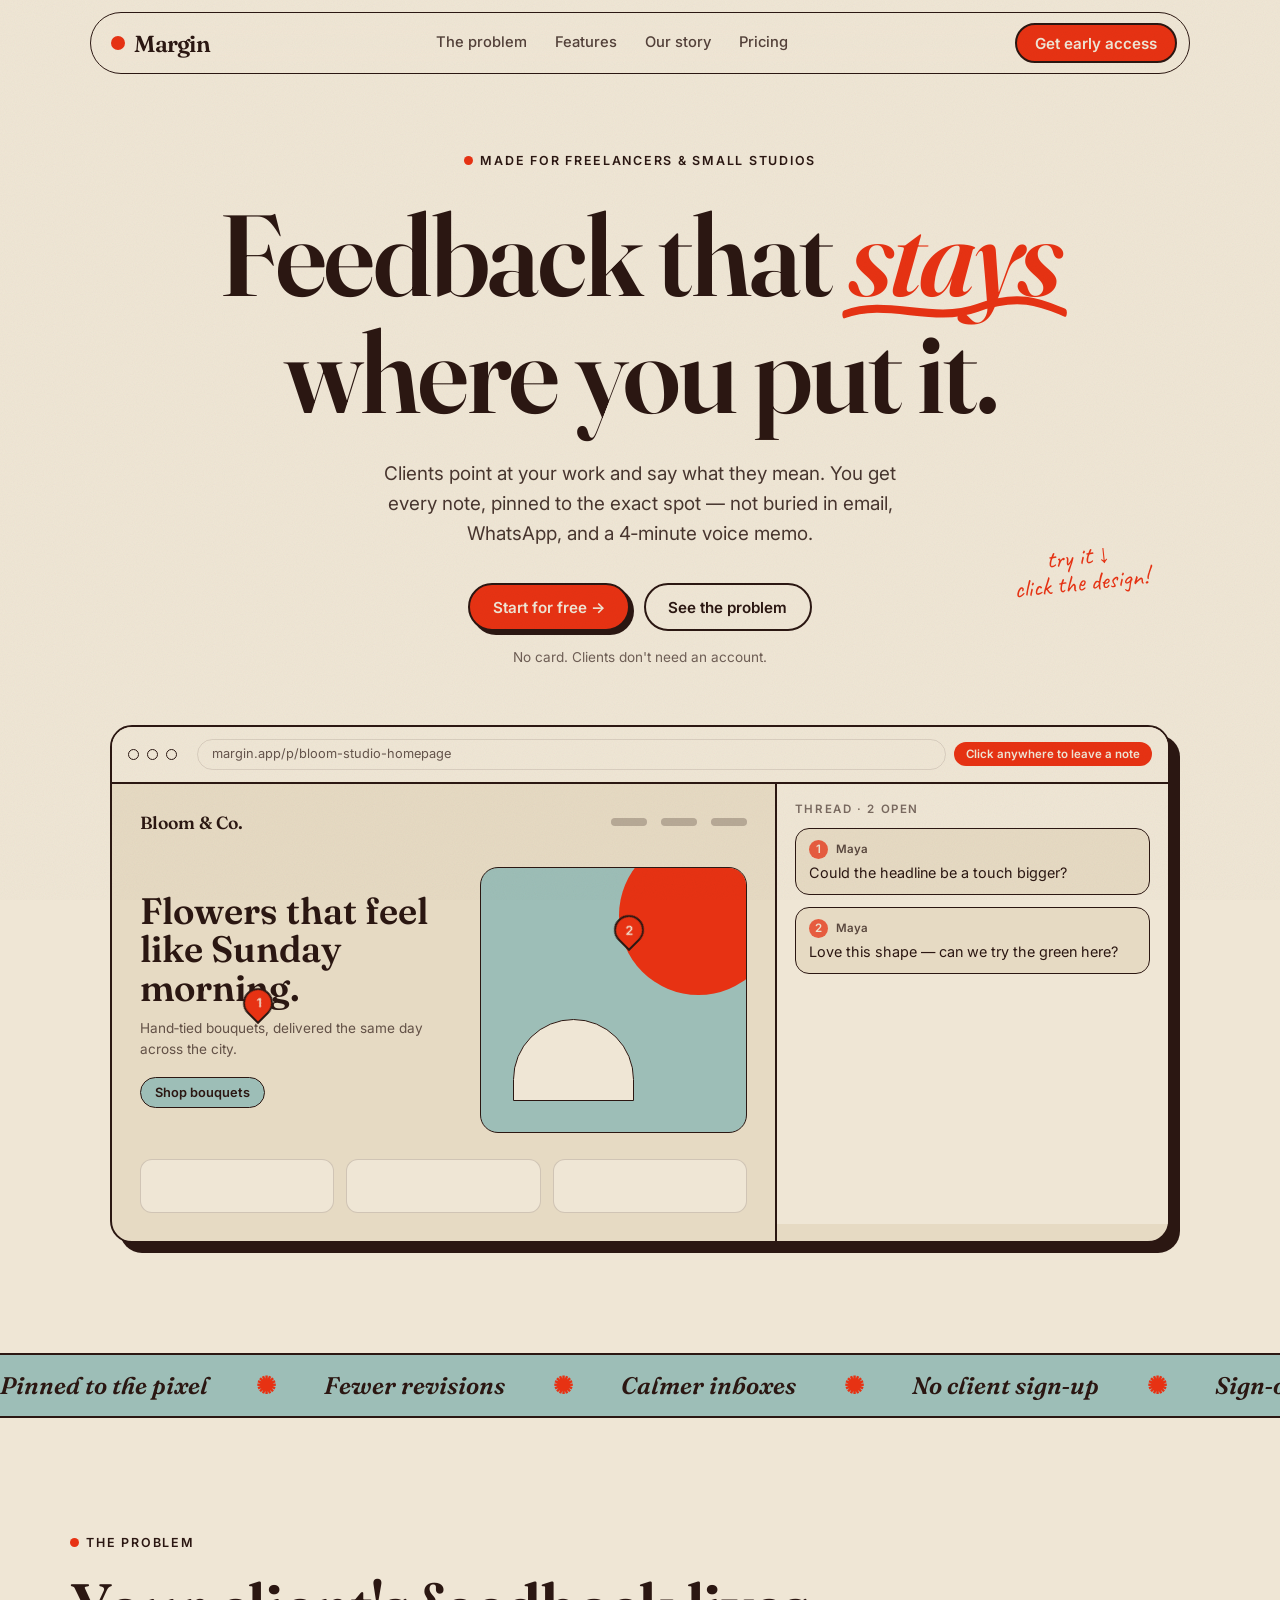
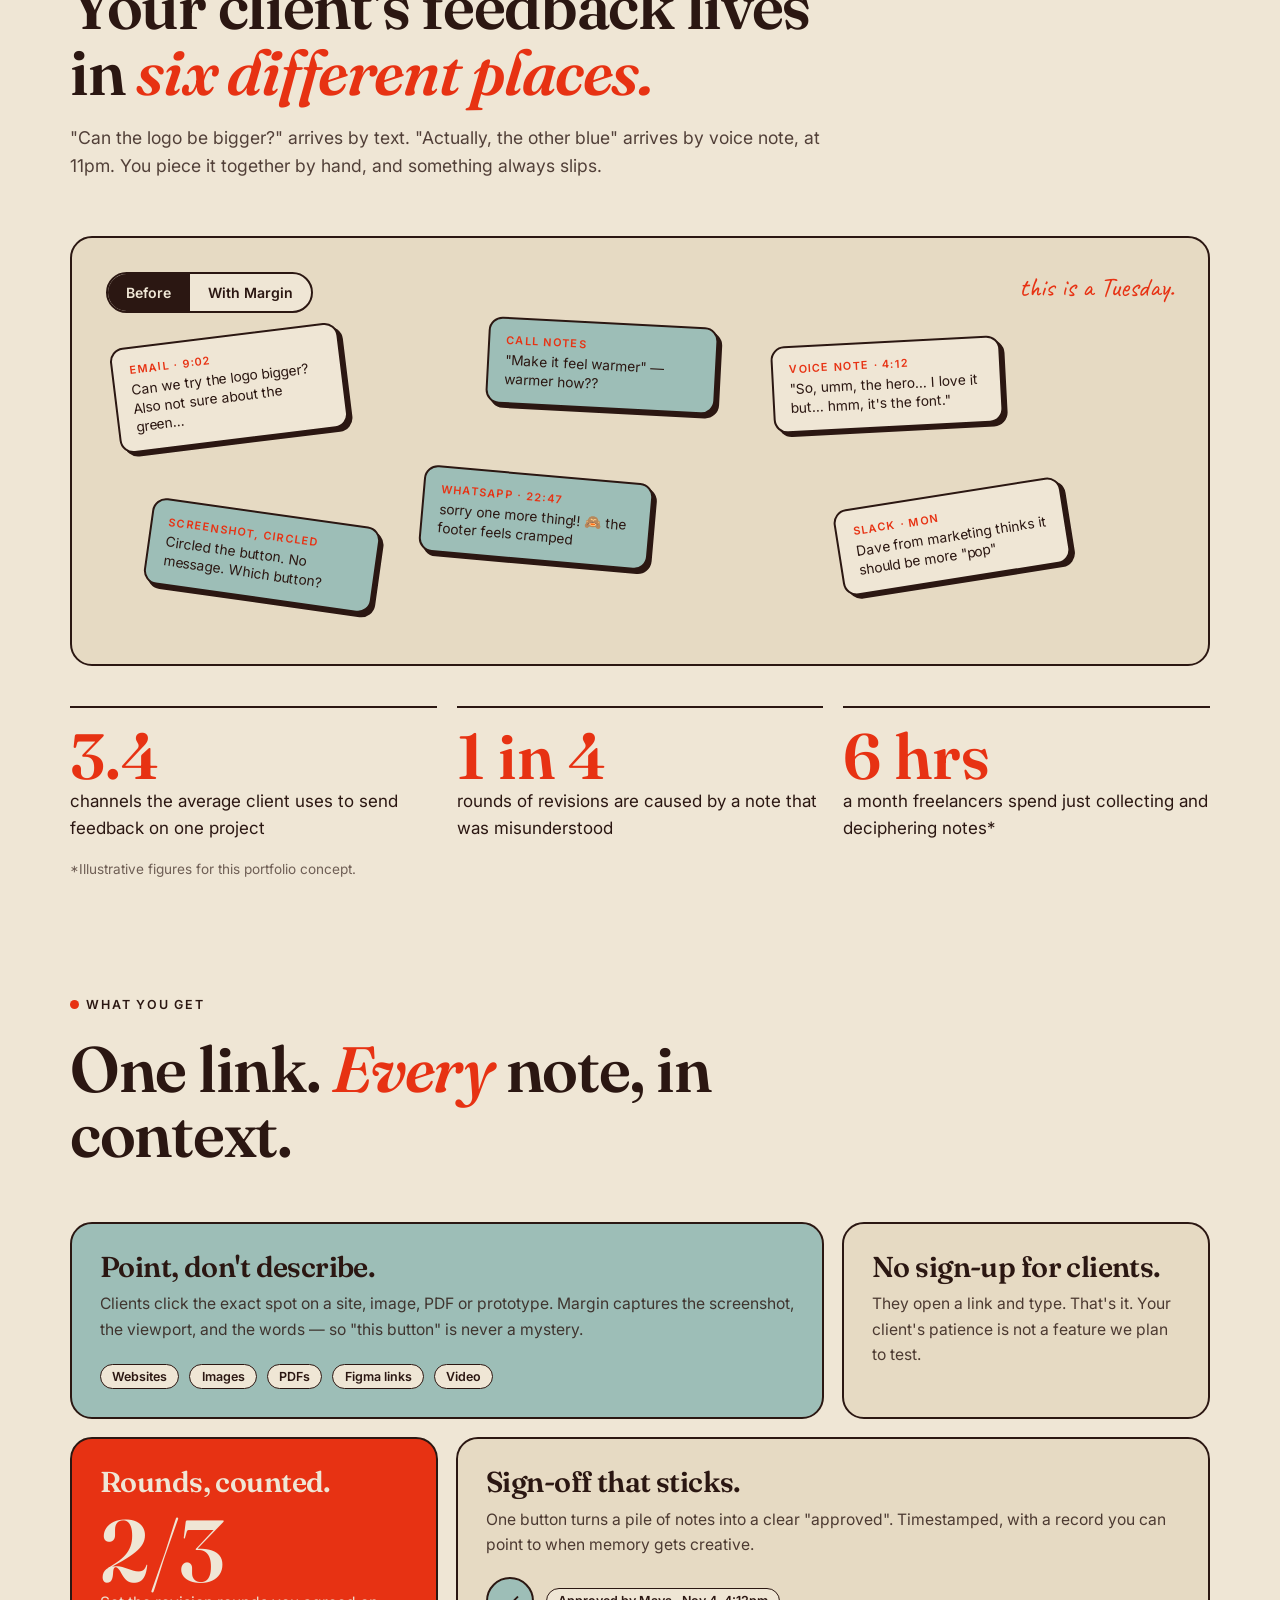
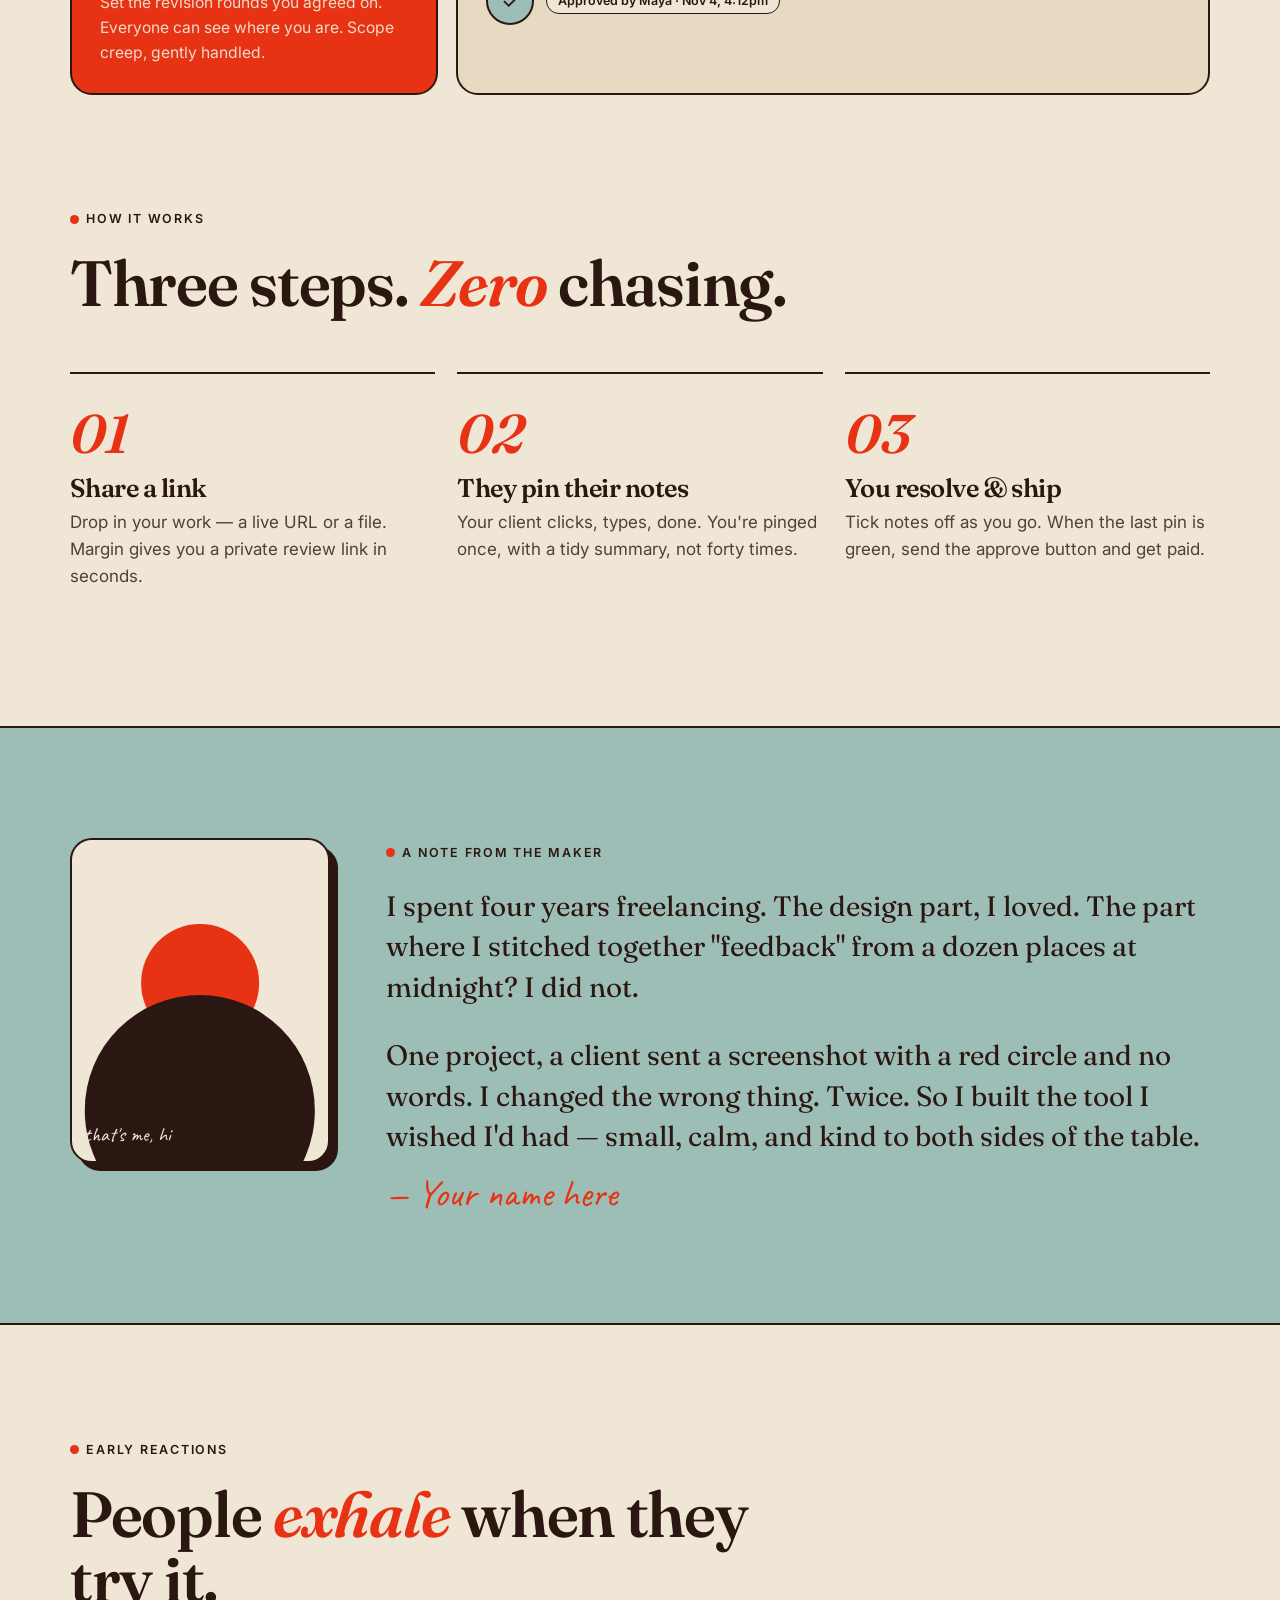
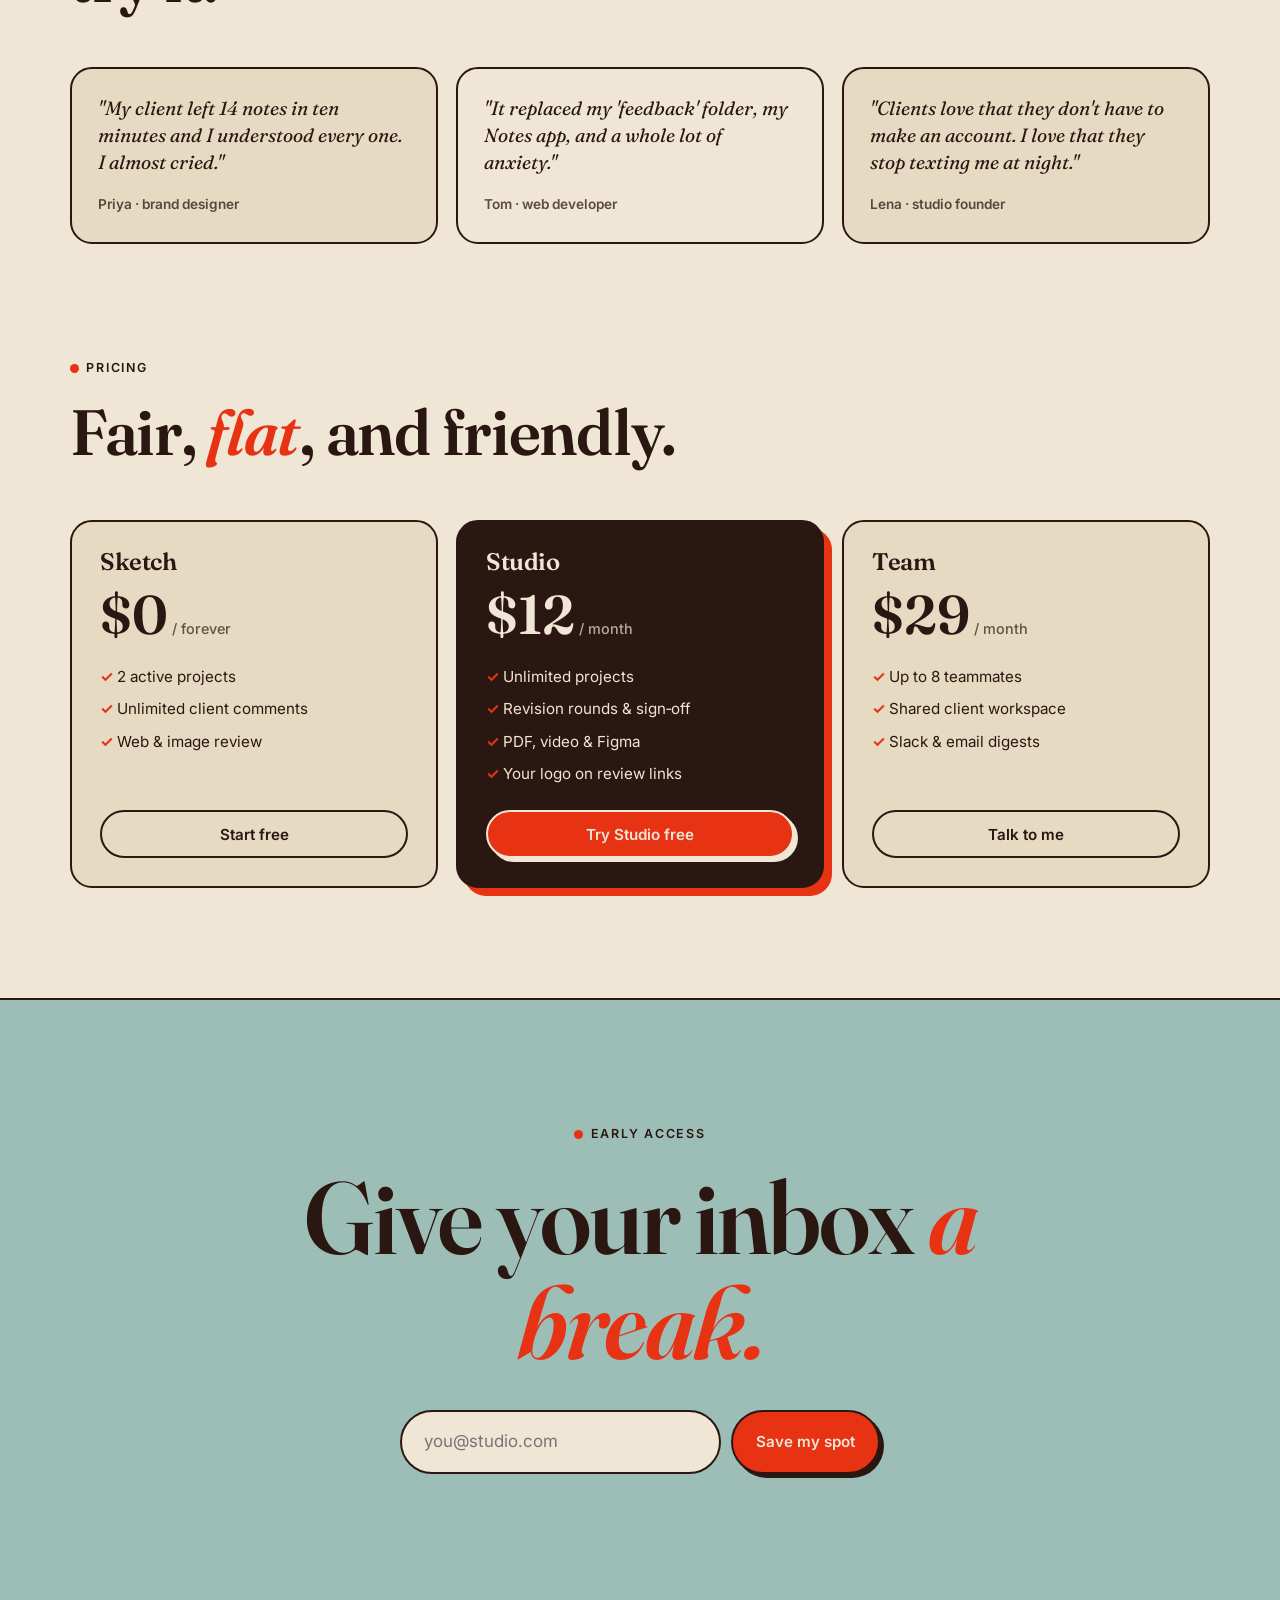
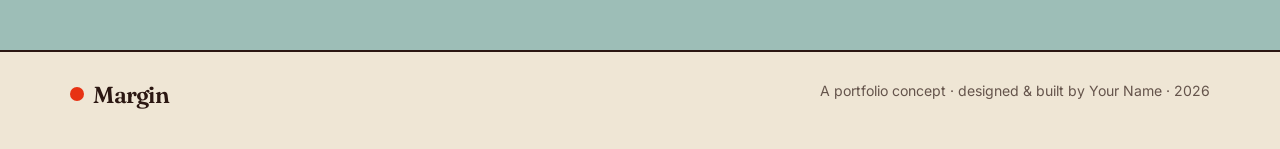
==== index.html @ 51f81db4 "Add Margin landing page Co-Authored-By: Claude Sonnet 5.5 <noreply@anthropic.com> Claude-Session: ht" ====
<!doctype html>
<html lang="en">
<head>
<meta charset="utf-8">
<meta name="viewport" content="width=device-width, initial-scale=1">
<title>Margin — client feedback, in one place</title>
<meta name="description" content="Margin lets clients point at your work and say what they mean. No more feedback scattered across email, WhatsApp and voice notes.">
<link rel="preconnect" href="https://fonts.googleapis.com">
<link rel="preconnect" href="https://fonts.gstatic.com" crossorigin>
<link href="https://fonts.googleapis.com/css2?family=Fraunces:ital,opsz,wght@0,9..144,400;0,9..144,600;1,9..144,400;1,9..144,600&family=Inter:wght@400;500;600&family=Caveat:wght@600&display=swap" rel="stylesheet">
<style>
:root{
  --cream:#efe6d5; --sage:#9dbeb7; --red:#e73213;
  --ink:#2b1712;            /* cream/red-derived dark for legible text */
  --cream-2:#e6dac3;        /* slightly deeper cream for surfaces */
  --line:rgba(43,23,18,.16);
  --serif:'Fraunces',Georgia,serif; --sans:'Inter',system-ui,sans-serif; --hand:'Caveat',cursive;
  --r:22px;
}
*{box-sizing:border-box;margin:0}
html{scroll-behavior:smooth}
body{background:var(--cream);color:var(--ink);font:400 17px/1.6 var(--sans);-webkit-font-smoothing:antialiased;overflow-x:hidden}
/* paper grain */
body::before{content:"";position:fixed;inset:0;pointer-events:none;z-index:50;opacity:.07;mix-blend-mode:multiply;
  background-image:url("data:image/svg+xml,%3Csvg xmlns='http://www.w3.org/2000/svg' width='160' height='160'%3E%3Cfilter id='n'%3E%3CfeTurbulence type='fractalNoise' baseFrequency='.9' numOctaves='2'/%3E%3C/filter%3E%3Crect width='100%25' height='100%25' filter='url(%23n)'/%3E%3C/svg%3E")}
a{color:inherit}
.wrap{max-width:1180px;margin:0 auto;padding:0 20px}
h1,h2,h3{font-family:var(--serif);font-weight:600;letter-spacing:-.02em;line-height:1.02}
h2{font-size:clamp(2.2rem,5vw,4rem)}
em{font-style:italic;color:var(--red)}
.eyebrow{font:600 .78rem/1 var(--sans);letter-spacing:.14em;text-transform:uppercase;display:inline-flex;gap:.6em;align-items:center}
.eyebrow::before{content:"";width:9px;height:9px;border-radius:50%;background:var(--red)}
.btn{display:inline-flex;align-items:center;gap:.6em;padding:.95em 1.5em;border-radius:99px;font:600 .95rem/1 var(--sans);text-decoration:none;border:2px solid var(--ink);cursor:pointer;transition:transform .2s,box-shadow .2s,background .2s}
.btn.primary{background:var(--red);color:var(--cream);border-color:var(--ink);box-shadow:4px 4px 0 var(--ink)}
.btn.primary:hover{transform:translate(-2px,-2px);box-shadow:7px 7px 0 var(--ink)}
.btn.primary:active{transform:translate(2px,2px);box-shadow:1px 1px 0 var(--ink)}
.btn.ghost{background:transparent}.btn.ghost:hover{background:var(--sage)}
:focus-visible{outline:3px solid var(--red);outline-offset:3px}

/* nav */
nav{position:sticky;top:12px;z-index:40;margin:12px auto 0;max-width:1140px;padding:0 20px}
.nav-in{display:flex;align-items:center;justify-content:space-between;padding:10px 12px 10px 20px;background:rgba(239,230,213,.82);backdrop-filter:blur(12px);border:1.5px solid var(--ink);border-radius:99px}
.logo{font:600 1.45rem var(--serif);text-decoration:none;display:flex;align-items:center;gap:.4em;letter-spacing:-.03em}
.logo i{width:14px;height:14px;border-radius:50%;background:var(--red);display:inline-block}
.links{display:flex;gap:28px;font-size:.92rem;font-weight:500}
.links a{text-decoration:none;opacity:.8}.links a:hover{opacity:1;color:var(--red)}
.nav-in .btn{padding:.7em 1.2em}

/* hero */
.hero{padding:72px 0 40px;text-align:center;position:relative}
.hero h1{font-size:clamp(3rem,9vw,7.6rem);max-width:13ch;margin:22px auto 0}
.hero h1 .scribble{position:relative;display:inline-block;color:var(--red);font-style:italic}
.hero h1 .scribble svg{position:absolute;left:-3%;bottom:-.12em;width:106%;height:.28em;overflow:visible}
.hero p.lede{max-width:560px;margin:28px auto 0;font-size:1.18rem;opacity:.85}
.cta-row{display:flex;gap:14px;justify-content:center;flex-wrap:wrap;margin-top:34px}
.fine{font-size:.85rem;opacity:.65;margin-top:16px}
.note-hand{font-family:var(--hand);font-size:1.6rem;color:var(--red);position:absolute;transform:rotate(-6deg);line-height:1}
.note-hand.a{right:7%;top:470px;text-align:center}
@media(max-width:1200px){.note-hand.a{display:none}}

/* live demo */
.demo{margin:56px auto 0;max-width:1060px;border:2px solid var(--ink);border-radius:var(--r);background:var(--cream-2);box-shadow:10px 10px 0 var(--ink);overflow:hidden;text-align:left}
.demo-bar{display:flex;align-items:center;gap:8px;padding:12px 16px;border-bottom:2px solid var(--ink);background:var(--cream)}
.demo-bar span.d{width:11px;height:11px;border-radius:50%;border:1.5px solid var(--ink)}
.demo-bar .url{margin-left:12px;flex:1;font-size:.8rem;border:1.5px solid var(--line);border-radius:99px;padding:4px 14px;opacity:.7}
.demo-bar .hint{font:600 .72rem var(--sans);background:var(--red);color:var(--cream);padding:5px 12px;border-radius:99px;white-space:nowrap}
.demo-body{display:grid;grid-template-columns:1.7fr 1fr}
@media(max-width:820px){.demo-body{grid-template-columns:1fr}}
.canvas{position:relative;padding:28px;min-height:400px;cursor:crosshair;border-right:2px solid var(--ink);user-select:none}
@media(max-width:820px){.canvas{border-right:0;border-bottom:2px solid var(--ink)}}
.mock-nav{display:flex;justify-content:space-between;align-items:center}
.mock-nav b{font:600 1.1rem var(--serif)}
.mock-nav div{display:flex;gap:14px}.mock-nav div i{width:36px;height:8px;border-radius:9px;background:var(--ink);opacity:.25}
.mock-hero{margin-top:34px;display:grid;grid-template-columns:1.2fr 1fr;gap:20px;align-items:center}
.mock-hero h4{font:600 clamp(1.5rem,3.4vw,2.3rem)/1.05 var(--serif)}
.mock-hero p{font-size:.85rem;opacity:.7;margin:10px 0 16px}
.mock-btn{display:inline-block;background:var(--sage);border:1.5px solid var(--ink);border-radius:99px;padding:.55em 1.1em;font:600 .8rem var(--sans)}
.mock-img{aspect-ratio:1;border:1.5px solid var(--ink);border-radius:18px;background:var(--sage);position:relative;overflow:hidden}
.mock-img::before{content:"";position:absolute;width:60%;aspect-ratio:1;border-radius:50%;background:var(--red);right:-12%;top:-12%}
.mock-img::after{content:"";position:absolute;left:12%;bottom:12%;width:45%;height:30%;border-radius:99px 99px 0 0;background:var(--cream);border:1.5px solid var(--ink)}
.mock-cards{display:grid;grid-template-columns:repeat(3,1fr);gap:12px;margin-top:26px}
.mock-cards i{height:54px;border:1.5px solid var(--line);border-radius:12px;background:var(--cream)}
.pin{position:absolute;width:30px;height:30px;margin:-15px 0 0 -15px;border-radius:50% 50% 50% 0;transform:rotate(-45deg);background:var(--red);border:2px solid var(--ink);display:grid;place-items:center;animation:drop .45s cubic-bezier(.3,1.6,.5,1) both}
.pin b{transform:rotate(45deg);color:var(--cream);font:600 .78rem var(--sans)}
@keyframes drop{from{transform:rotate(-45deg) translate(14px,-26px) scale(.2);opacity:0}}
.thread{padding:18px;background:var(--cream);display:flex;flex-direction:column;gap:12px;max-height:440px;overflow:auto}
.thread h5{font:600 .72rem var(--sans);letter-spacing:.14em;text-transform:uppercase;opacity:.6}
.msg{border:1.5px solid var(--ink);border-radius:14px;padding:11px 13px;background:var(--cream-2);font-size:.9rem;line-height:1.4;animation:fade .4s both}
.msg.me{background:var(--sage)}
.msg small{display:flex;align-items:center;gap:8px;font:600 .72rem var(--sans);margin-bottom:4px;opacity:.75}
.msg small span{background:var(--red);color:var(--cream);border-radius:50%;width:19px;height:19px;display:grid;place-items:center;opacity:1}
@keyframes fade{from{opacity:0;transform:translateY(8px)}}
.composer{display:none;margin-top:auto;gap:8px}
.composer.on{display:flex}
.composer input{flex:1;min-width:0;padding:.7em 1em;border-radius:99px;border:2px solid var(--ink);background:var(--cream);font:inherit;font-size:.9rem}
.composer button{border:2px solid var(--ink);background:var(--red);color:var(--cream);border-radius:99px;padding:0 1.1em;font:600 .85rem var(--sans);cursor:pointer}
.empty-hint{font-size:.85rem;opacity:.6}

/* marquee */
.marquee{margin-top:70px;border-block:2px solid var(--ink);background:var(--sage);overflow:hidden;padding:16px 0}
.track{display:flex;gap:48px;width:max-content;animation:slide 32s linear infinite;font:italic 600 1.5rem var(--serif);white-space:nowrap}
.track span::after{content:"✺";color:var(--red);margin-left:48px;font-style:normal}
@keyframes slide{to{transform:translateX(-50%)}}

section{padding:110px 0}
.head{max-width:760px;margin-bottom:56px}
.head h2{margin-top:18px}
.head p{margin-top:20px;opacity:.8;font-size:1.1rem}

/* problem */
.chaos{position:relative;border:2px solid var(--ink);border-radius:var(--r);background:var(--cream-2);padding:34px;min-height:430px;overflow:hidden}
.toggle{display:inline-flex;border:2px solid var(--ink);border-radius:99px;overflow:hidden;background:var(--cream);position:relative;z-index:3}
.toggle button{border:0;background:none;padding:.7em 1.3em;font:600 .88rem var(--sans);cursor:pointer;color:var(--ink)}
.toggle button[aria-pressed=true]{background:var(--ink);color:var(--cream)}
.scraps{position:absolute;inset:90px 20px 20px}
.scrap{position:absolute;width:min(230px,44%);padding:14px 16px;border:2px solid var(--ink);border-radius:14px;background:var(--cream);font-size:.86rem;line-height:1.35;box-shadow:4px 4px 0 var(--ink);transition:all .8s cubic-bezier(.6,0,.2,1)}
.scrap b{display:block;font:600 .68rem var(--sans);letter-spacing:.12em;text-transform:uppercase;color:var(--red);margin-bottom:4px}
.scrap:nth-child(2n){background:var(--sage)}
.chaos[data-state=chaos] .scrap:nth-child(1){left:2%;top:2%;transform:rotate(-7deg)}
.chaos[data-state=chaos] .scrap:nth-child(2){left:30%;top:46%;transform:rotate(5deg)}
.chaos[data-state=chaos] .scrap:nth-child(3){left:62%;top:4%;transform:rotate(-3deg)}
.chaos[data-state=chaos] .scrap:nth-child(4){left:5%;top:58%;transform:rotate(8deg)}
.chaos[data-state=chaos] .scrap:nth-child(5){left:68%;top:52%;transform:rotate(-9deg)}
.chaos[data-state=chaos] .scrap:nth-child(6){left:36%;top:-2%;transform:rotate(3deg)}
.chaos[data-state=order] .scrap{width:min(520px,100%);left:0;transform:none;box-shadow:none;padding:11px 16px}
.chaos[data-state=order] .scrap:nth-child(1){top:0}.chaos[data-state=order] .scrap:nth-child(2){top:58px}
.chaos[data-state=order] .scrap:nth-child(3){top:116px}.chaos[data-state=order] .scrap:nth-child(4){top:174px}
.chaos[data-state=order] .scrap:nth-child(5){top:232px}.chaos[data-state=order] .scrap:nth-child(6){top:290px}
.chaos[data-state=order] .scrap b::before{content:"● "}
.caption{position:absolute;right:34px;top:36px;font:var(--hand);font-family:var(--hand);font-size:1.7rem;color:var(--red);text-align:right;max-width:240px;line-height:1;z-index:2}
@media(max-width:700px){.chaos{min-height:640px}.scrap{width:62%!important}.chaos[data-state=chaos] .scrap:nth-child(odd){left:2%!important}.chaos[data-state=chaos] .scrap:nth-child(even){left:34%!important}
 .chaos[data-state=chaos] .scrap:nth-child(1){top:0}.chaos[data-state=chaos] .scrap:nth-child(2){top:17%}.chaos[data-state=chaos] .scrap:nth-child(3){top:34%}.chaos[data-state=chaos] .scrap:nth-child(4){top:51%}.chaos[data-state=chaos] .scrap:nth-child(5){top:68%}.chaos[data-state=chaos] .scrap:nth-child(6){top:84%}
 .chaos[data-state=order] .scrap{width:100%!important}.caption{display:none}}
.stats{display:grid;grid-template-columns:repeat(3,1fr);gap:20px;margin-top:40px}
@media(max-width:700px){.stats{grid-template-columns:1fr}}
.stat{border-top:2px solid var(--ink);padding-top:16px}
.stat b{font:600 clamp(2.6rem,5vw,4rem)/1 var(--serif);color:var(--red);display:block}

/* bento */
.bento{display:grid;grid-template-columns:repeat(6,1fr);gap:18px}
.tile{border:2px solid var(--ink);border-radius:var(--r);padding:28px;background:var(--cream-2);position:relative;overflow:hidden;transition:transform .25s}
.tile:hover{transform:translateY(-4px) rotate(-.4deg)}
.tile h3{font-size:1.8rem;margin-bottom:10px}
.tile p{opacity:.82;font-size:.98rem}
.t1{grid-column:span 4;background:var(--sage)}.t2{grid-column:span 2}.t3{grid-column:span 2;background:var(--red);color:var(--cream)}
.t4{grid-column:span 4}
@media(max-width:820px){.tile{grid-column:span 6!important}}
.t3 p{opacity:.95}
.pinrow{display:flex;gap:10px;margin-top:22px;flex-wrap:wrap}
.chip{border:1.5px solid var(--ink);border-radius:99px;padding:.35em .9em;font:600 .78rem var(--sans);background:var(--cream)}
.big-num{font:600 5.5rem/0.9 var(--serif);margin-top:14px}
.t3 .chip{background:transparent;border-color:var(--cream);color:var(--cream)}
.approve{display:flex;gap:12px;align-items:center;margin-top:20px;flex-wrap:wrap}
.check{width:48px;height:48px;border-radius:50%;background:var(--sage);border:2px solid var(--ink);display:grid;place-items:center;font-size:1.4rem}

/* how */
.steps{display:grid;grid-template-columns:repeat(3,1fr);gap:22px;counter-reset:s}
@media(max-width:820px){.steps{grid-template-columns:1fr}}
.step{counter-increment:s;padding:26px 0;border-top:2px solid var(--ink)}
.step::before{content:"0" counter(s);font:italic 600 3.4rem var(--serif);color:var(--red);display:block;margin-bottom:8px}
.step h3{font-size:1.6rem;margin-bottom:8px}.step p{opacity:.8}

/* founder */
.founder{background:var(--sage);border-block:2px solid var(--ink)}
.letter{display:grid;grid-template-columns:260px 1fr;gap:56px;align-items:start}
@media(max-width:820px){.letter{grid-template-columns:1fr;gap:28px}}
.portrait{aspect-ratio:4/5;border:2px solid var(--ink);border-radius:var(--r);background:var(--cream);position:relative;overflow:hidden;box-shadow:8px 8px 0 var(--ink);transform:rotate(-2deg)}
.portrait::before{content:"";position:absolute;left:50%;top:26%;width:46%;aspect-ratio:1;transform:translateX(-50%);border-radius:50%;background:var(--red)}
.portrait::after{content:"";position:absolute;left:50%;bottom:-20%;width:90%;aspect-ratio:1;transform:translateX(-50%);border-radius:50%;background:var(--ink)}
.portrait span{position:absolute;bottom:10px;left:12px;z-index:2;font:var(--hand);font-family:var(--hand);font-size:1.25rem;color:var(--cream)}
.letter blockquote{font:400 clamp(1.25rem,2.4vw,1.75rem)/1.45 var(--serif)}
.letter blockquote p+p{margin-top:1em}
.sign{font-family:var(--hand);font-size:2.4rem;color:var(--red);margin-top:18px;line-height:1}

/* quotes */
.quotes{display:grid;grid-template-columns:repeat(3,1fr);gap:18px}
@media(max-width:900px){.quotes{grid-template-columns:1fr}}
.q{border:2px solid var(--ink);border-radius:var(--r);padding:26px;background:var(--cream-2)}
.q:nth-child(2){background:var(--cream);transform:rotate(1.2deg)}.q:nth-child(1){transform:rotate(-1deg)}
.q p{font:italic 400 1.2rem/1.4 var(--serif)}
.q footer{margin-top:18px;font-size:.85rem;font-weight:600;opacity:.75}

/* pricing */
.price{display:grid;grid-template-columns:repeat(3,1fr);gap:18px;align-items:stretch}
@media(max-width:900px){.price{grid-template-columns:1fr}}
.plan{border:2px solid var(--ink);border-radius:var(--r);padding:28px;background:var(--cream-2);display:flex;flex-direction:column}
.plan.pop{background:var(--ink);color:var(--cream);box-shadow:8px 8px 0 var(--red)}
.plan h3{font-size:1.5rem}
.plan .amt{font:600 3.4rem/1 var(--serif);margin:14px 0}.plan .amt small{font:500 .9rem var(--sans);opacity:.7}
.plan ul{list-style:none;padding:0;margin:8px 0 24px;display:grid;gap:8px;font-size:.95rem}
.plan li::before{content:"✓ ";color:var(--red);font-weight:700}
.plan .btn{margin-top:auto;justify-content:center}
.plan.pop .btn.primary{border-color:var(--cream);box-shadow:4px 4px 0 var(--cream)}

/* final cta */
.final{text-align:center;padding:120px 0}
.final h2{font-size:clamp(2.8rem,8vw,6.4rem);max-width:12ch;margin:18px auto 0}
.final form{display:flex;gap:10px;max-width:480px;margin:36px auto 0;flex-wrap:wrap;justify-content:center}
.final input{flex:1;min-width:220px;padding:.95em 1.3em;border-radius:99px;border:2px solid var(--ink);background:var(--cream);font:inherit}
.thanks{margin-top:18px;font-family:var(--hand);font-size:1.7rem;color:var(--red);min-height:1.4em}
footer.site{border-top:2px solid var(--ink);padding:28px 0 40px;font-size:.88rem}
.foot{display:flex;justify-content:space-between;flex-wrap:wrap;gap:12px}
.foot span{opacity:.7}

.rev{opacity:0;transform:translateY(26px);transition:opacity .8s,transform .8s}
.rev.in{opacity:1;transform:none}
@media(prefers-reduced-motion:reduce){*{animation:none!important;transition:none!important}.rev{opacity:1;transform:none}html{scroll-behavior:auto}}
@media(max-width:700px){.demo-bar .hint{display:none}.demo-bar .url{overflow:hidden;white-space:nowrap;text-overflow:ellipsis;min-width:0}.links{display:none}section{padding:80px 0}}
</style>
</head>
<body>

<nav><div class="nav-in">
  <a class="logo" href="#top"><i></i>Margin</a>
  <div class="links"><a href="#problem">The problem</a><a href="#features">Features</a><a href="#story">Our story</a><a href="#pricing">Pricing</a></div>
  <a class="btn primary" href="#join" style="box-shadow:none">Get early access</a>
</div></nav>

<header class="hero wrap" id="top">
  <span class="eyebrow">Made for freelancers &amp; small studios</span>
  <h1>Feedback that <span class="scribble">stays<svg viewBox="0 0 300 20" preserveAspectRatio="none"><path d="M3 12 C 60 2, 120 18, 180 8 S 270 6, 297 11" fill="none" stroke="#e73213" stroke-width="5" stroke-linecap="round"/></svg></span> where you put it.</h1>
  <span class="note-hand a">try it ↓<br>click the design!</span>
  <p class="lede">Clients point at your work and say what they mean. You get every note, pinned to the exact spot — not buried in email, WhatsApp, and a 4‑minute voice memo.</p>
  <div class="cta-row">
    <a class="btn primary" href="#join">Start for free →</a>
    <a class="btn ghost" href="#problem">See the problem</a>
  </div>
  <p class="fine">No card. Clients don't need an account.</p>

  <div class="demo" aria-label="Interactive demo">
    <div class="demo-bar"><span class="d"></span><span class="d"></span><span class="d"></span><span class="url">margin.app/p/bloom-studio-homepage</span><span class="hint">Click anywhere to leave a note</span></div>
    <div class="demo-body">
      <div class="canvas" id="canvas" tabindex="0" aria-label="Design preview. Click to drop a feedback pin.">
        <div class="mock-nav"><b>Bloom&nbsp;&amp;&nbsp;Co.</b><div><i></i><i></i><i></i></div></div>
        <div class="mock-hero">
          <div><h4>Flowers that feel like Sunday morning.</h4><p>Hand‑tied bouquets, delivered the same day across the city.</p><span class="mock-btn">Shop bouquets</span></div>
          <div class="mock-img"></div>
        </div>
        <div class="mock-cards"><i></i><i></i><i></i></div>
      </div>
      <aside class="thread" id="thread" aria-live="polite">
        <h5>Thread · 2 open</h5>
        <div class="composer" id="composer"><input id="ci" placeholder="What should change here?" aria-label="Your feedback"><button id="cb" type="button">Pin it</button></div>
        <p class="empty-hint" id="eh">Your notes land here, attached to the spot.</p>
      </aside>
    </div>
  </div>
</header>

<div class="marquee" aria-hidden="true"><div class="track" id="track"></div></div>

<section id="problem"><div class="wrap">
  <div class="head rev">
    <span class="eyebrow">The problem</span>
    <h2>Your client's feedback lives in <em>six different places.</em></h2>
    <p>"Can the logo be bigger?" arrives by text. "Actually, the other blue" arrives by voice note, at 11pm. You piece it together by hand, and something always slips.</p>
  </div>
  <div class="chaos rev" id="chaos" data-state="chaos">
    <div class="toggle" role="group" aria-label="Compare">
      <button type="button" data-s="chaos" aria-pressed="true">Before</button>
      <button type="button" data-s="order" aria-pressed="false">With Margin</button>
    </div>
    <div class="caption" id="cap">this is a Tuesday.</div>
    <div class="scraps">
      <div class="scrap"><b>Email · 9:02</b>Can we try the logo bigger? Also not sure about the green…</div>
      <div class="scrap"><b>WhatsApp · 22:47</b>sorry one more thing!! 🙈 the footer feels cramped</div>
      <div class="scrap"><b>Voice note · 4:12</b>"So, umm, the hero… I love it but… hmm, it's the font."</div>
      <div class="scrap"><b>Screenshot, circled</b>Circled the button. No message. Which button?</div>
      <div class="scrap"><b>Slack · Mon</b>Dave from marketing thinks it should be more "pop"</div>
      <div class="scrap"><b>Call notes</b>"Make it feel warmer" — warmer how??</div>
    </div>
  </div>
  <div class="stats">
    <div class="stat rev"><b>3.4</b>channels the average client uses to send feedback on one project</div>
    <div class="stat rev"><b>1 in 4</b>rounds of revisions are caused by a note that was misunderstood</div>
    <div class="stat rev"><b>6 hrs</b>a month freelancers spend just collecting and deciphering notes*</div>
  </div>
  <p class="fine">*Illustrative figures for this portfolio concept.</p>
</div></section>

<section id="features" style="padding-top:0"><div class="wrap">
  <div class="head rev"><span class="eyebrow">What you get</span><h2>One link. <em>Every</em> note, in context.</h2></div>
  <div class="bento">
    <div class="tile t1 rev"><h3>Point, don't describe.</h3><p>Clients click the exact spot on a site, image, PDF or prototype. Margin captures the screenshot, the viewport, and the words — so "this button" is never a mystery.</p>
      <div class="pinrow"><span class="chip">Websites</span><span class="chip">Images</span><span class="chip">PDFs</span><span class="chip">Figma links</span><span class="chip">Video</span></div></div>
    <div class="tile t2 rev"><h3>No sign‑up for clients.</h3><p>They open a link and type. That's it. Your client's patience is not a feature we plan to test.</p></div>
    <div class="tile t3 rev"><h3>Rounds, counted.</h3><div class="big-num">2/3</div><p>Set the revision rounds you agreed on. Everyone can see where you are. Scope creep, gently handled.</p></div>
    <div class="tile t4 rev"><h3>Sign‑off that sticks.</h3><p>One button turns a pile of notes into a clear "approved". Timestamped, with a record you can point to when memory gets creative.</p>
      <div class="approve"><div class="check">✓</div><span class="chip">Approved by Maya · Nov 4, 4:12pm</span></div></div>
  </div>
</div></section>

<section style="padding-top:0"><div class="wrap">
  <div class="head rev"><span class="eyebrow">How it works</span><h2>Three steps. <em>Zero</em> chasing.</h2></div>
  <div class="steps">
    <div class="step rev"><h3>Share a link</h3><p>Drop in your work — a live URL or a file. Margin gives you a private review link in seconds.</p></div>
    <div class="step rev"><h3>They pin their notes</h3><p>Your client clicks, types, done. You're pinged once, with a tidy summary, not forty times.</p></div>
    <div class="step rev"><h3>You resolve &amp; ship</h3><p>Tick notes off as you go. When the last pin is green, send the approve button and get paid.</p></div>
  </div>
</div></section>

<section class="founder" id="story"><div class="wrap">
  <div class="letter">
    <div class="portrait rev"><span>that's me, hi</span></div>
    <div class="rev">
      <span class="eyebrow">A note from the maker</span>
      <blockquote style="margin-top:20px">
        <p>I spent four years freelancing. The design part, I loved. The part where I stitched together "feedback" from a dozen places at midnight? I did not.</p>
        <p>One project, a client sent a screenshot with a red circle and no words. I changed the wrong thing. Twice. So I built the tool I wished I'd had — small, calm, and kind to both sides of the table.</p>
      </blockquote>
      <div class="sign">— Your name here</div>
    </div>
  </div>
</div></section>

<section><div class="wrap">
  <div class="head rev"><span class="eyebrow">Early reactions</span><h2>People <em>exhale</em> when they try it.</h2></div>
  <div class="quotes">
    <figure class="q rev"><p>"My client left 14 notes in ten minutes and I understood every one. I almost cried."</p><footer>Priya · brand designer</footer></figure>
    <figure class="q rev"><p>"It replaced my 'feedback' folder, my Notes app, and a whole lot of anxiety."</p><footer>Tom · web developer</footer></figure>
    <figure class="q rev"><p>"Clients love that they don't have to make an account. I love that they stop texting me at night."</p><footer>Lena · studio founder</footer></figure>
  </div>
</div></section>

<section id="pricing" style="padding-top:0"><div class="wrap">
  <div class="head rev"><span class="eyebrow">Pricing</span><h2>Fair, <em>flat</em>, and friendly.</h2></div>
  <div class="price">
    <div class="plan rev"><h3>Sketch</h3><div class="amt">$0<small> / forever</small></div><ul><li>2 active projects</li><li>Unlimited client comments</li><li>Web &amp; image review</li></ul><a class="btn ghost" href="#join">Start free</a></div>
    <div class="plan pop rev"><h3>Studio</h3><div class="amt">$12<small> / month</small></div><ul><li>Unlimited projects</li><li>Revision rounds &amp; sign‑off</li><li>PDF, video &amp; Figma</li><li>Your logo on review links</li></ul><a class="btn primary" href="#join">Try Studio free</a></div>
    <div class="plan rev"><h3>Team</h3><div class="amt">$29<small> / month</small></div><ul><li>Up to 8 teammates</li><li>Shared client workspace</li><li>Slack &amp; email digests</li></ul><a class="btn ghost" href="#join">Talk to me</a></div>
  </div>
</div></section>

<section class="final" id="join" style="border-top:2px solid var(--ink);background:var(--sage)"><div class="wrap">
  <span class="eyebrow">Early access</span>
  <h2>Give your inbox <em>a break.</em></h2>
  <form id="form"><input type="email" required placeholder="you@studio.com" aria-label="Email address"><button class="btn primary" type="submit">Save my spot</button></form>
  <div class="thanks" id="thanks" role="status"></div>
</div></section>

<footer class="site"><div class="wrap foot"><a class="logo" href="#top"><i></i>Margin</a><span>A portfolio concept · designed &amp; built by Your Name · 2026</span></div></footer>

<script>
// marquee
const words=["Pinned to the pixel","Fewer revisions","Calmer inboxes","No client sign‑up","Sign‑off that sticks","Notes in context"];
const tr=document.getElementById('track');
tr.innerHTML=[...words,...words,...words,...words].map(w=>`<span>${w}</span>`).join('');

// scroll reveal
const io=new IntersectionObserver(es=>es.forEach(e=>{if(e.isIntersecting){e.target.classList.add('in');io.unobserve(e.target)}}),{threshold:.12});
document.querySelectorAll('.rev').forEach((el,i)=>{el.style.transitionDelay=(i%3)*80+'ms';io.observe(el)});

// before / after
const chaos=document.getElementById('chaos'),cap=document.getElementById('cap');
chaos.querySelectorAll('.toggle button').forEach(b=>b.onclick=()=>{
  chaos.dataset.state=b.dataset.s;
  chaos.querySelectorAll('.toggle button').forEach(x=>x.setAttribute('aria-pressed',x===b));
  cap.textContent=b.dataset.s==='order'?'one thread. exhale.':'this is a Tuesday.';
});

// interactive demo
const canvas=document.getElementById('canvas'),thread=document.getElementById('thread'),
  comp=document.getElementById('composer'),ci=document.getElementById('ci'),cb=document.getElementById('cb'),eh=document.getElementById('eh');
let n=0,pending=null;
function addPin(x,y,num){const p=document.createElement('div');p.className='pin';p.style.left=x+'%';p.style.top=y+'%';p.innerHTML=`<b>${num}</b>`;canvas.appendChild(p);return p}
function addMsg(num,who,text,me){const m=document.createElement('div');m.className='msg'+(me?' me':'');m.innerHTML=`<small><span>${num}</span>${who}</small>`;m.append(text);thread.insertBefore(m,comp);}
// seed
[[22,48,'Maya','Could the headline be a touch bigger?'],[78,32,'Maya','Love this shape — can we try the green here?']].forEach(([x,y,w,t])=>{n++;addPin(x,y,n);addMsg(n,w,t,false)});
eh.remove();
canvas.addEventListener('click',e=>{
  if(e.target.closest('.pin'))return;
  const r=canvas.getBoundingClientRect();
  if(pending)pending.remove();
  pending=addPin((e.clientX-r.left)/r.width*100,(e.clientY-r.top)/r.height*100,n+1);
  comp.classList.add('on');ci.focus({preventScroll:true});
});
canvas.addEventListener('keydown',e=>{if(e.key==='Enter'||e.key===' '){e.preventDefault();canvas.click()}});
function submit(){
  const t=ci.value.trim();if(!t||!pending)return;
  n++;addMsg(n,'You',t,true);pending=null;ci.value='';comp.classList.remove('on');
  thread.querySelector('h5').textContent=`Thread · ${n} open`;thread.scrollTop=thread.scrollHeight;
}
cb.onclick=submit;ci.addEventListener('keydown',e=>{if(e.key==='Enter')submit()});

// signup
document.getElementById('form').addEventListener('submit',e=>{
  e.preventDefault();document.getElementById('thanks').textContent="you're on the list — thank you! ♥";e.target.reset();
});
</script>
</body>
</html>
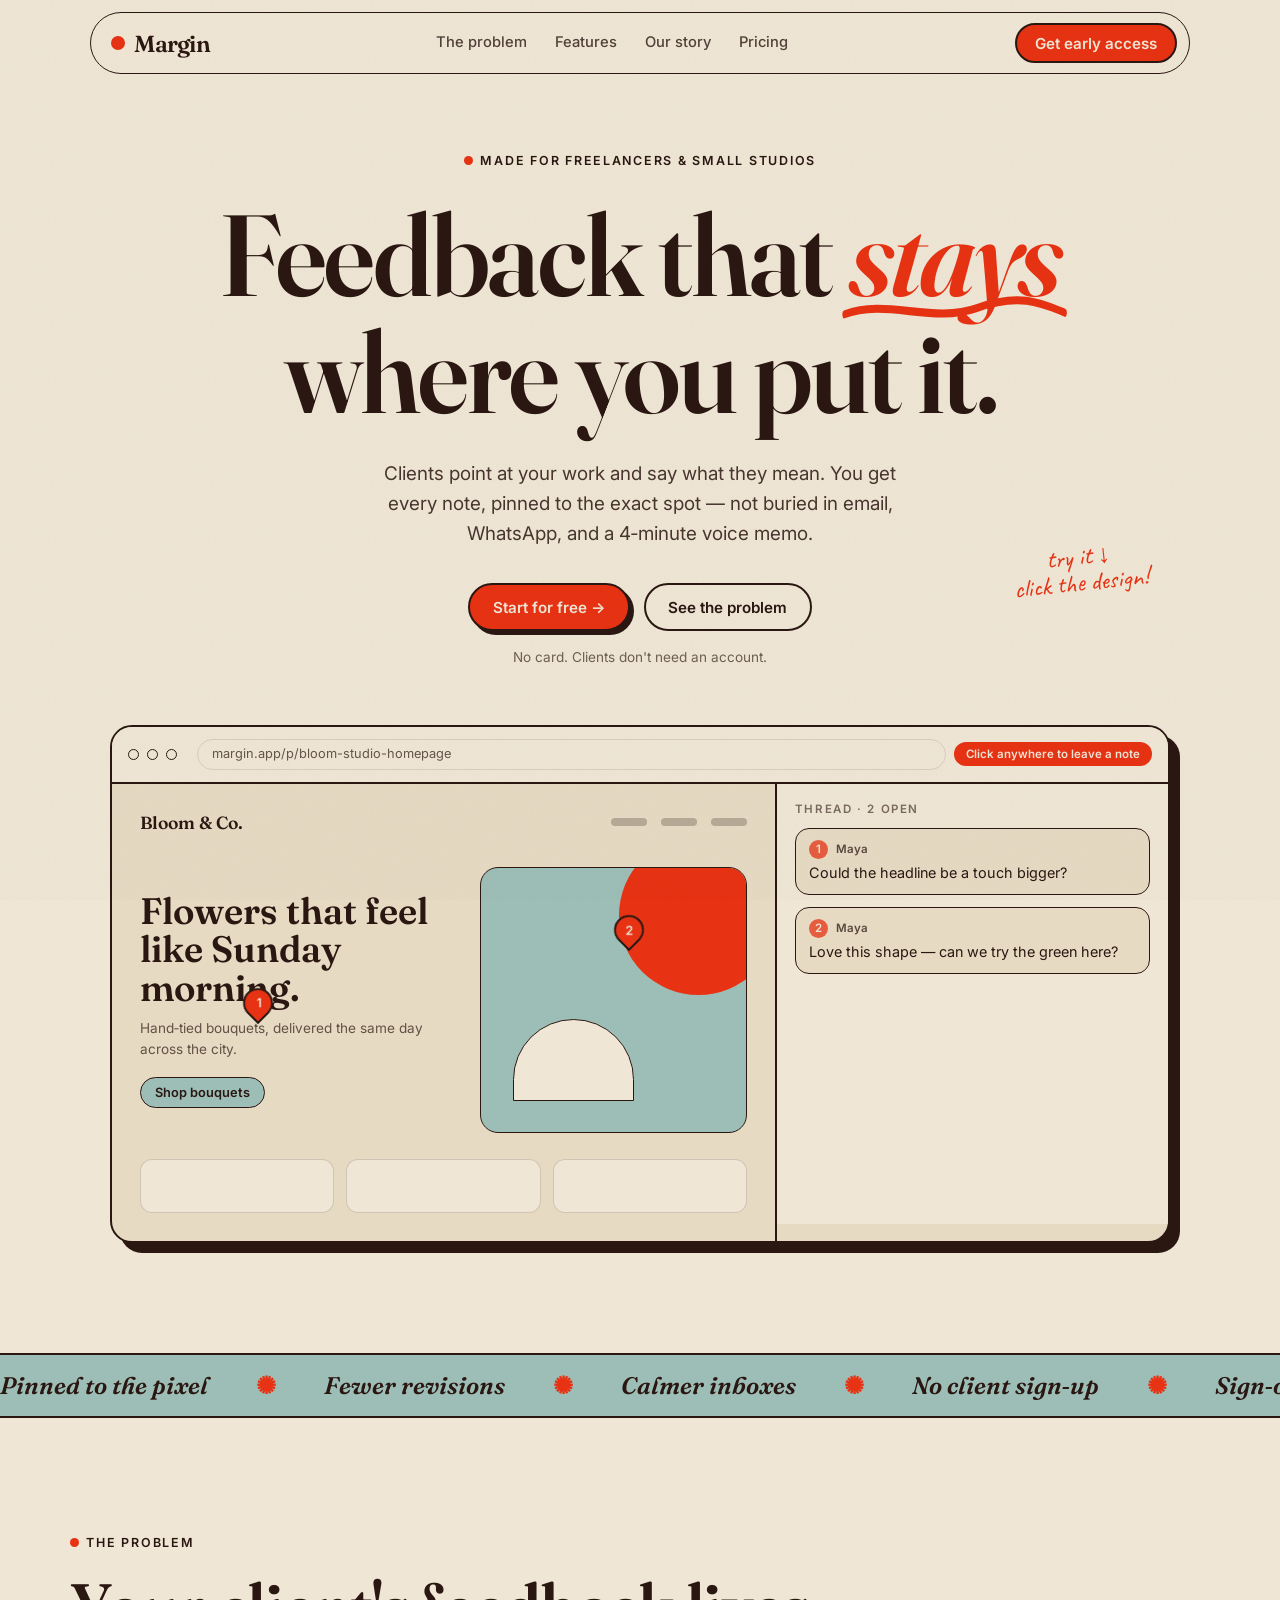
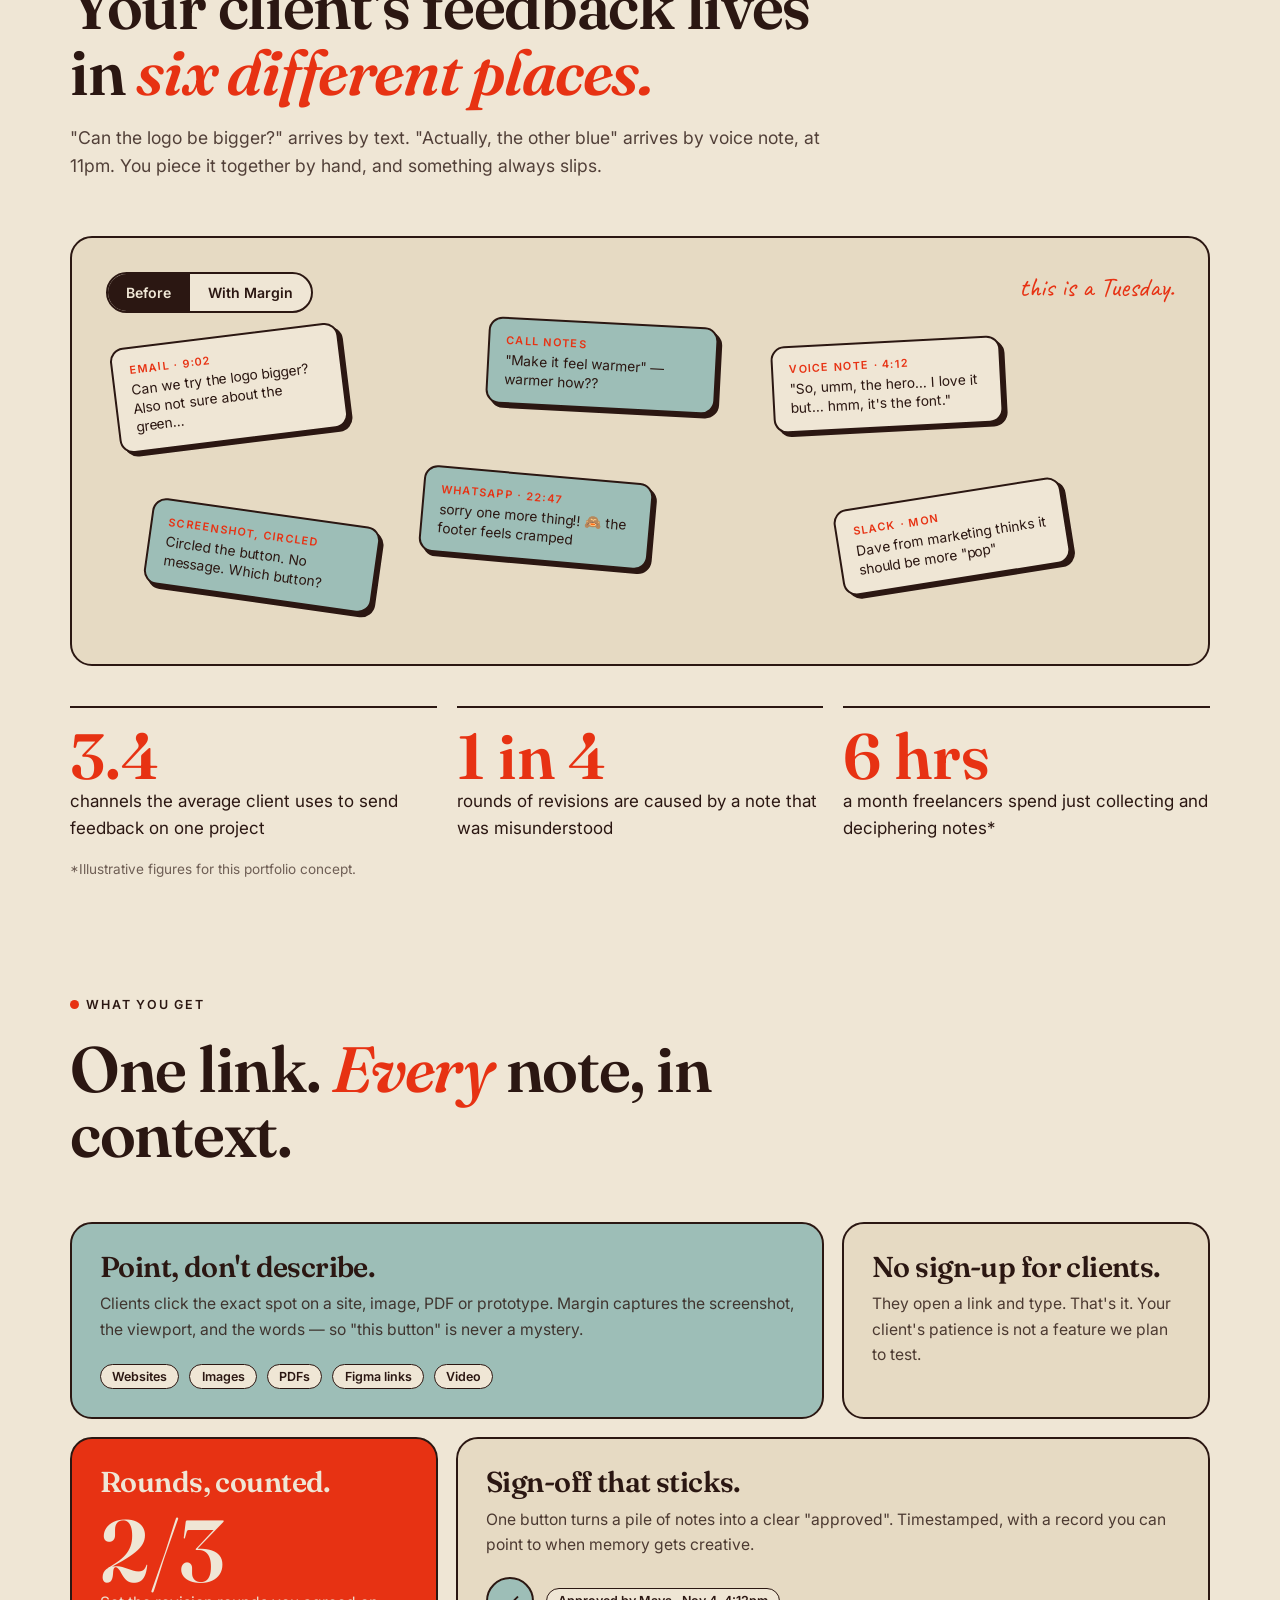
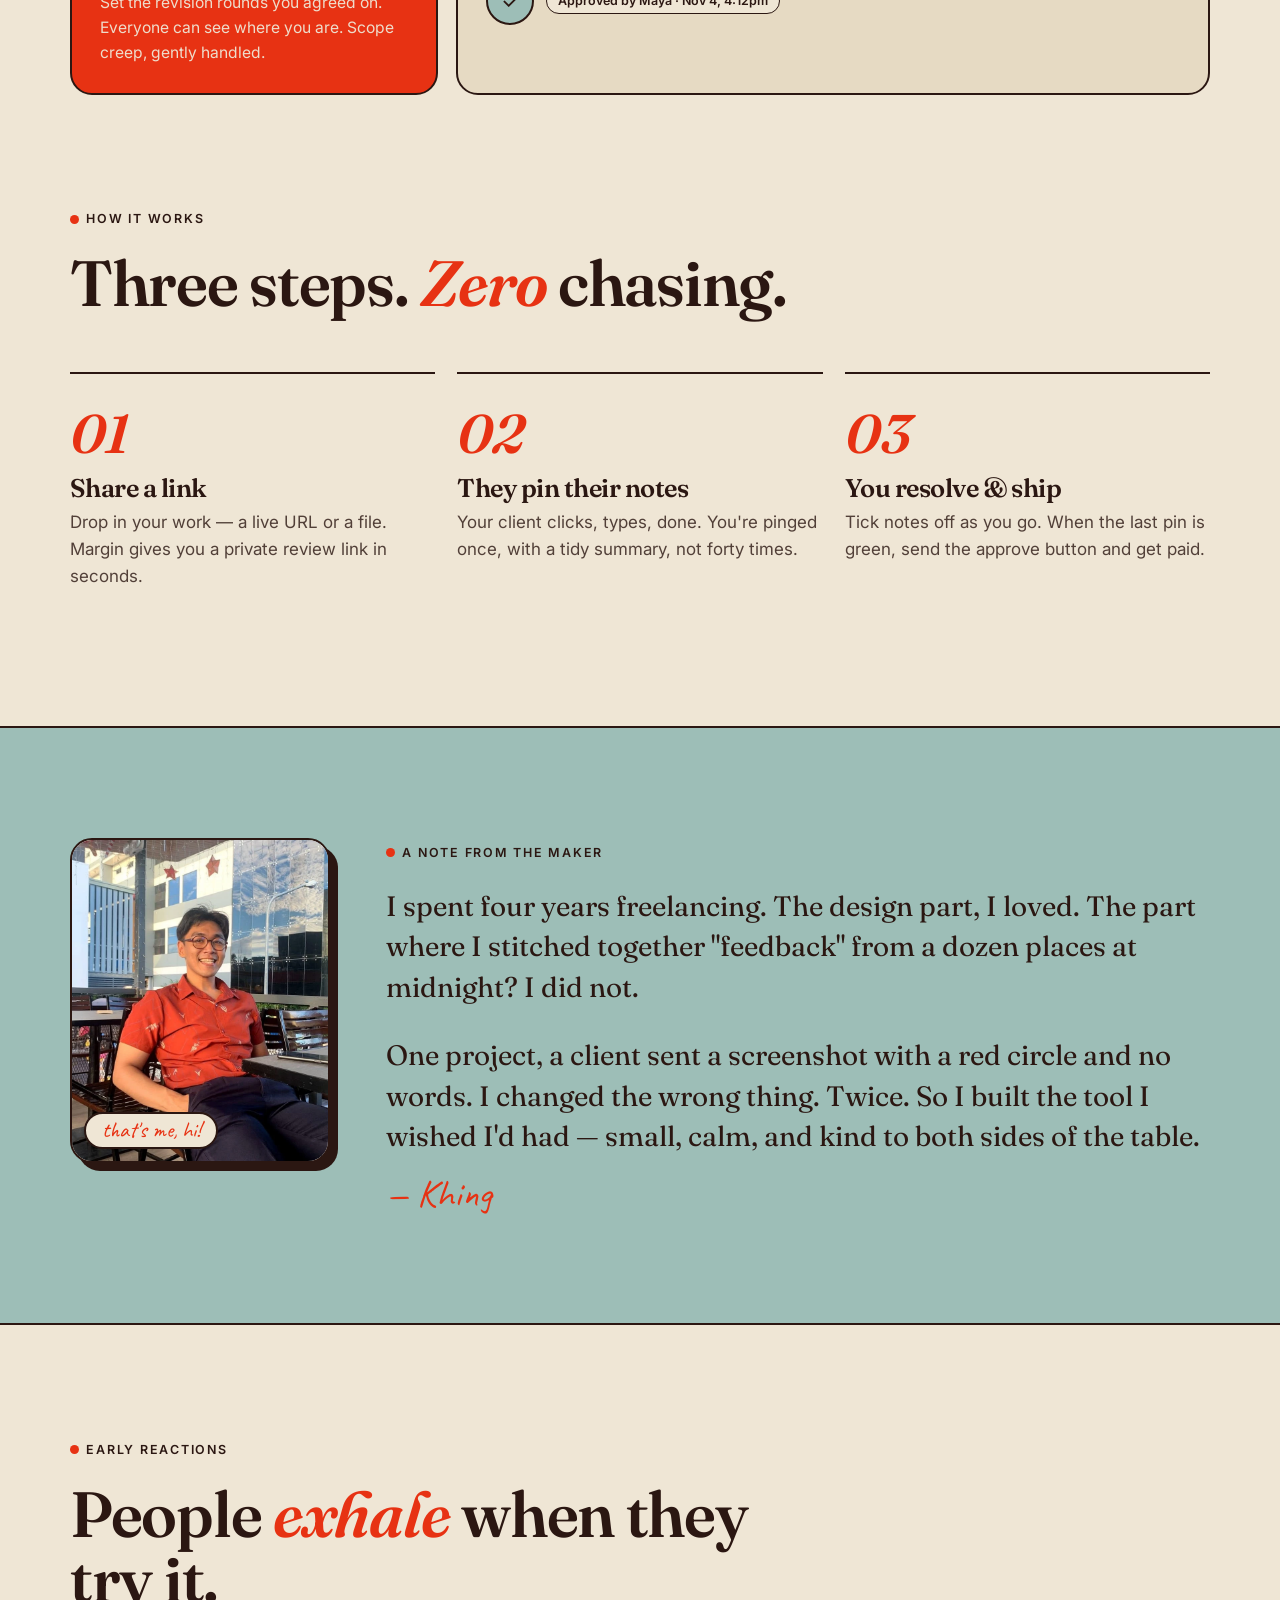
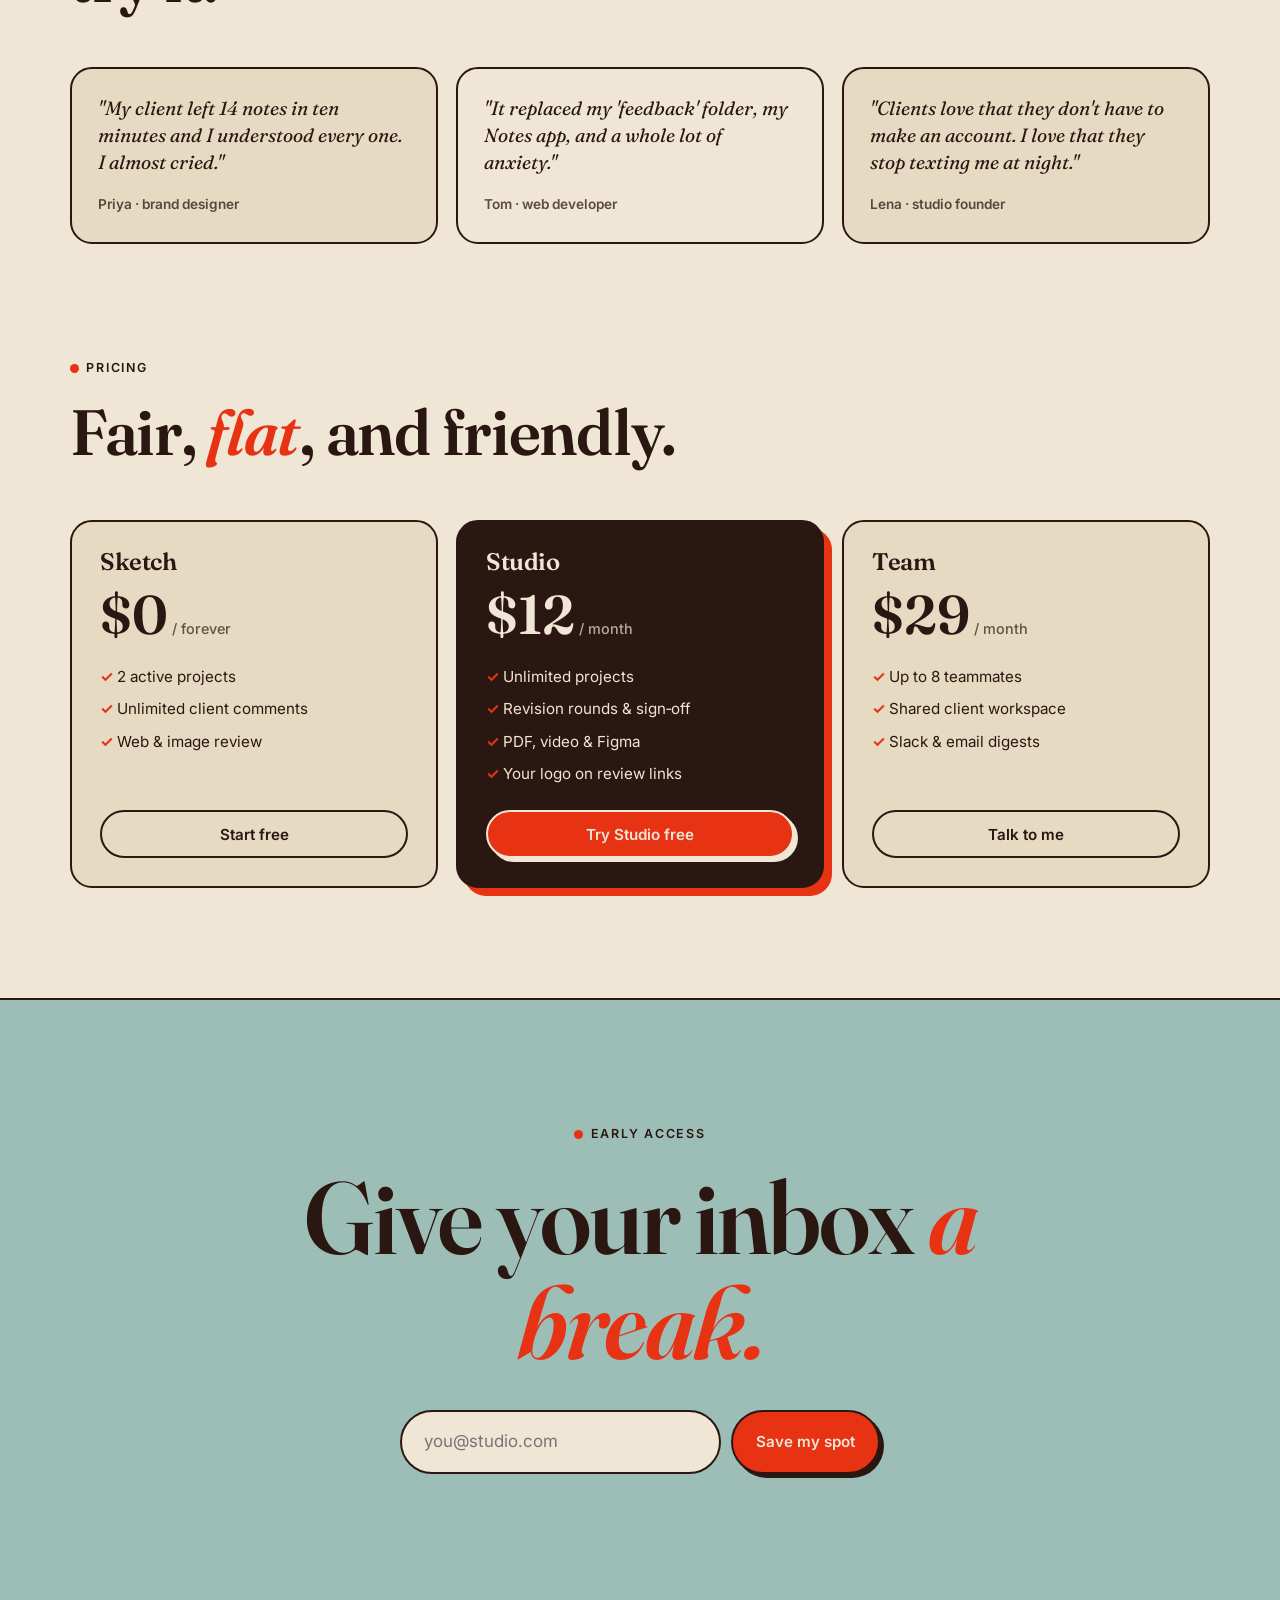
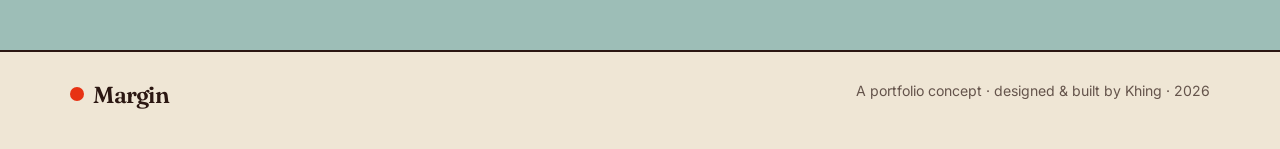
==== commit 4e63eb79: "Add Khing's photo and signature to maker note Co-Authored-By: Claude Sonnet 5.5 <noreply@anthropic.c" ====
--- a/index.html
+++ b/index.html
@@ -5,6 +5,8 @@
 <meta name="viewport" content="width=device-width, initial-scale=1">
 <title>Margin — client feedback, in one place</title>
 <meta name="description" content="Margin lets clients point at your work and say what they mean. No more feedback scattered across email, WhatsApp and voice notes.">
+<link rel="icon" type="image/svg+xml" href="data:image/svg+xml,%3Csvg xmlns=%22http://www.w3.org/2000/svg%22 viewBox=%220 0 64 64%22%3E%3Crect width=%2264%22 height=%2264%22 rx=%2214%22 fill=%22%23efe6d5%22/%3E%3Cpath fill=%22%23e73213%22 d=%22M7 53V11h11l14 23 14-23h11v42H46V30L35 49h-6L18 30v23z%22/%3E%3C/svg%3E">
+<link rel="icon" href="favicon.svg" type="image/svg+xml">
 <link rel="preconnect" href="https://fonts.googleapis.com">
 <link rel="preconnect" href="https://fonts.gstatic.com" crossorigin>
 <link href="https://fonts.googleapis.com/css2?family=Fraunces:ital,opsz,wght@0,9..144,400;0,9..144,600;1,9..144,400;1,9..144,600&family=Inter:wght@400;500;600&family=Caveat:wght@600&display=swap" rel="stylesheet">
@@ -165,9 +167,8 @@
 .letter{display:grid;grid-template-columns:260px 1fr;gap:56px;align-items:start}
 @media(max-width:820px){.letter{grid-template-columns:1fr;gap:28px}}
 .portrait{aspect-ratio:4/5;border:2px solid var(--ink);border-radius:var(--r);background:var(--cream);position:relative;overflow:hidden;box-shadow:8px 8px 0 var(--ink);transform:rotate(-2deg)}
-.portrait::before{content:"";position:absolute;left:50%;top:26%;width:46%;aspect-ratio:1;transform:translateX(-50%);border-radius:50%;background:var(--red)}
-.portrait::after{content:"";position:absolute;left:50%;bottom:-20%;width:90%;aspect-ratio:1;transform:translateX(-50%);border-radius:50%;background:var(--ink)}
-.portrait span{position:absolute;bottom:10px;left:12px;z-index:2;font:var(--hand);font-family:var(--hand);font-size:1.25rem;color:var(--cream)}
+.portrait img{width:100%;height:100%;object-fit:cover;object-position:50% 28%;display:block}
+.portrait span{position:absolute;bottom:12px;left:12px;z-index:2;font-family:var(--hand);font-size:1.4rem;line-height:1;color:var(--red);background:var(--cream);border:2px solid var(--ink);border-radius:99px;padding:.25em .7em}
 .letter blockquote{font:400 clamp(1.25rem,2.4vw,1.75rem)/1.45 var(--serif)}
 .letter blockquote p+p{margin-top:1em}
 .sign{font-family:var(--hand);font-size:2.4rem;color:var(--red);margin-top:18px;line-height:1}
@@ -301,14 +302,14 @@
 
 <section class="founder" id="story"><div class="wrap">
   <div class="letter">
-    <div class="portrait rev"><span>that's me, hi</span></div>
+    <div class="portrait rev"><img src="khing.webp" alt="Khing, the maker of Margin, smiling at a sunny rooftop café" width="960" height="960"><span>that's me, hi!</span></div>
     <div class="rev">
       <span class="eyebrow">A note from the maker</span>
       <blockquote style="margin-top:20px">
         <p>I spent four years freelancing. The design part, I loved. The part where I stitched together "feedback" from a dozen places at midnight? I did not.</p>
         <p>One project, a client sent a screenshot with a red circle and no words. I changed the wrong thing. Twice. So I built the tool I wished I'd had — small, calm, and kind to both sides of the table.</p>
       </blockquote>
-      <div class="sign">— Your name here</div>
+      <div class="sign">— Khing</div>
     </div>
   </div>
 </div></section>
@@ -338,7 +339,7 @@
   <div class="thanks" id="thanks" role="status"></div>
 </div></section>
 
-<footer class="site"><div class="wrap foot"><a class="logo" href="#top"><i></i>Margin</a><span>A portfolio concept · designed &amp; built by Your Name · 2026</span></div></footer>
+<footer class="site"><div class="wrap foot"><a class="logo" href="#top"><i></i>Margin</a><span>A portfolio concept · designed &amp; built by Khing · 2026</span></div></footer>
 
 <script>
 // marquee
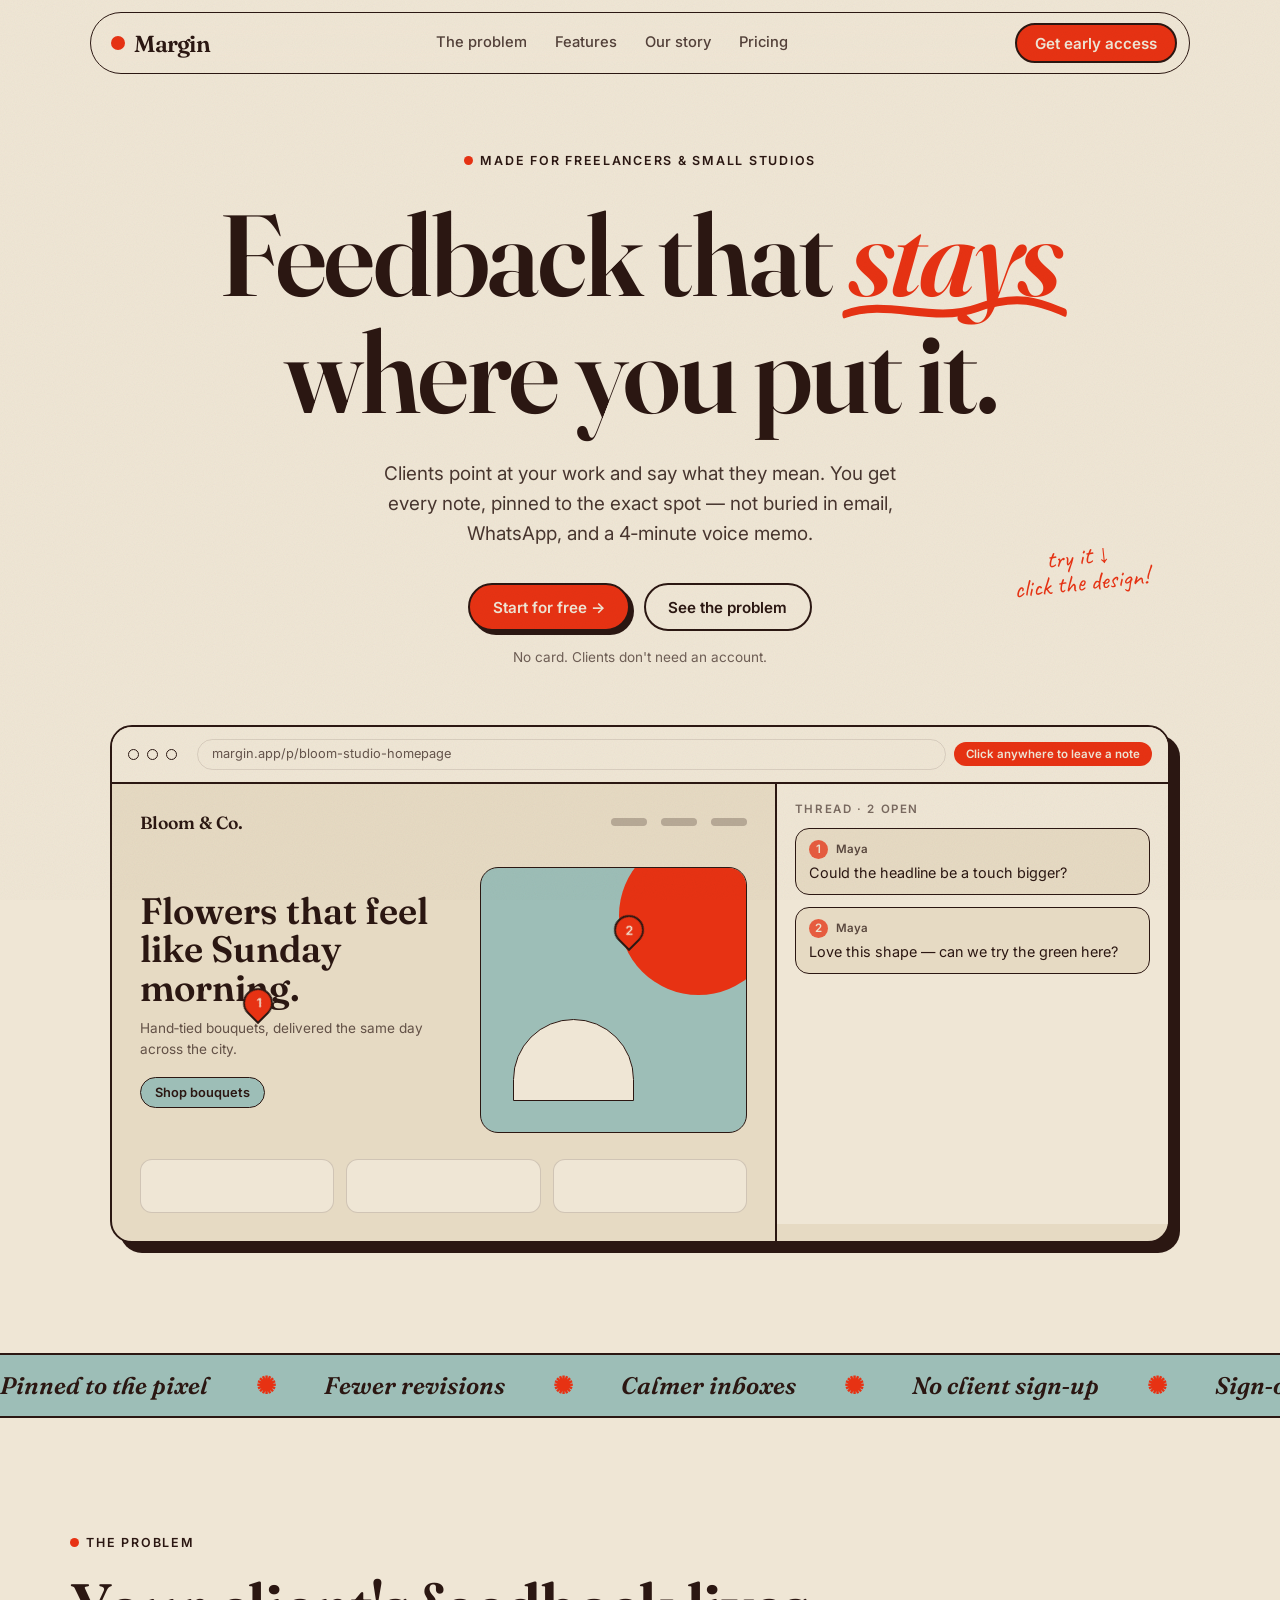
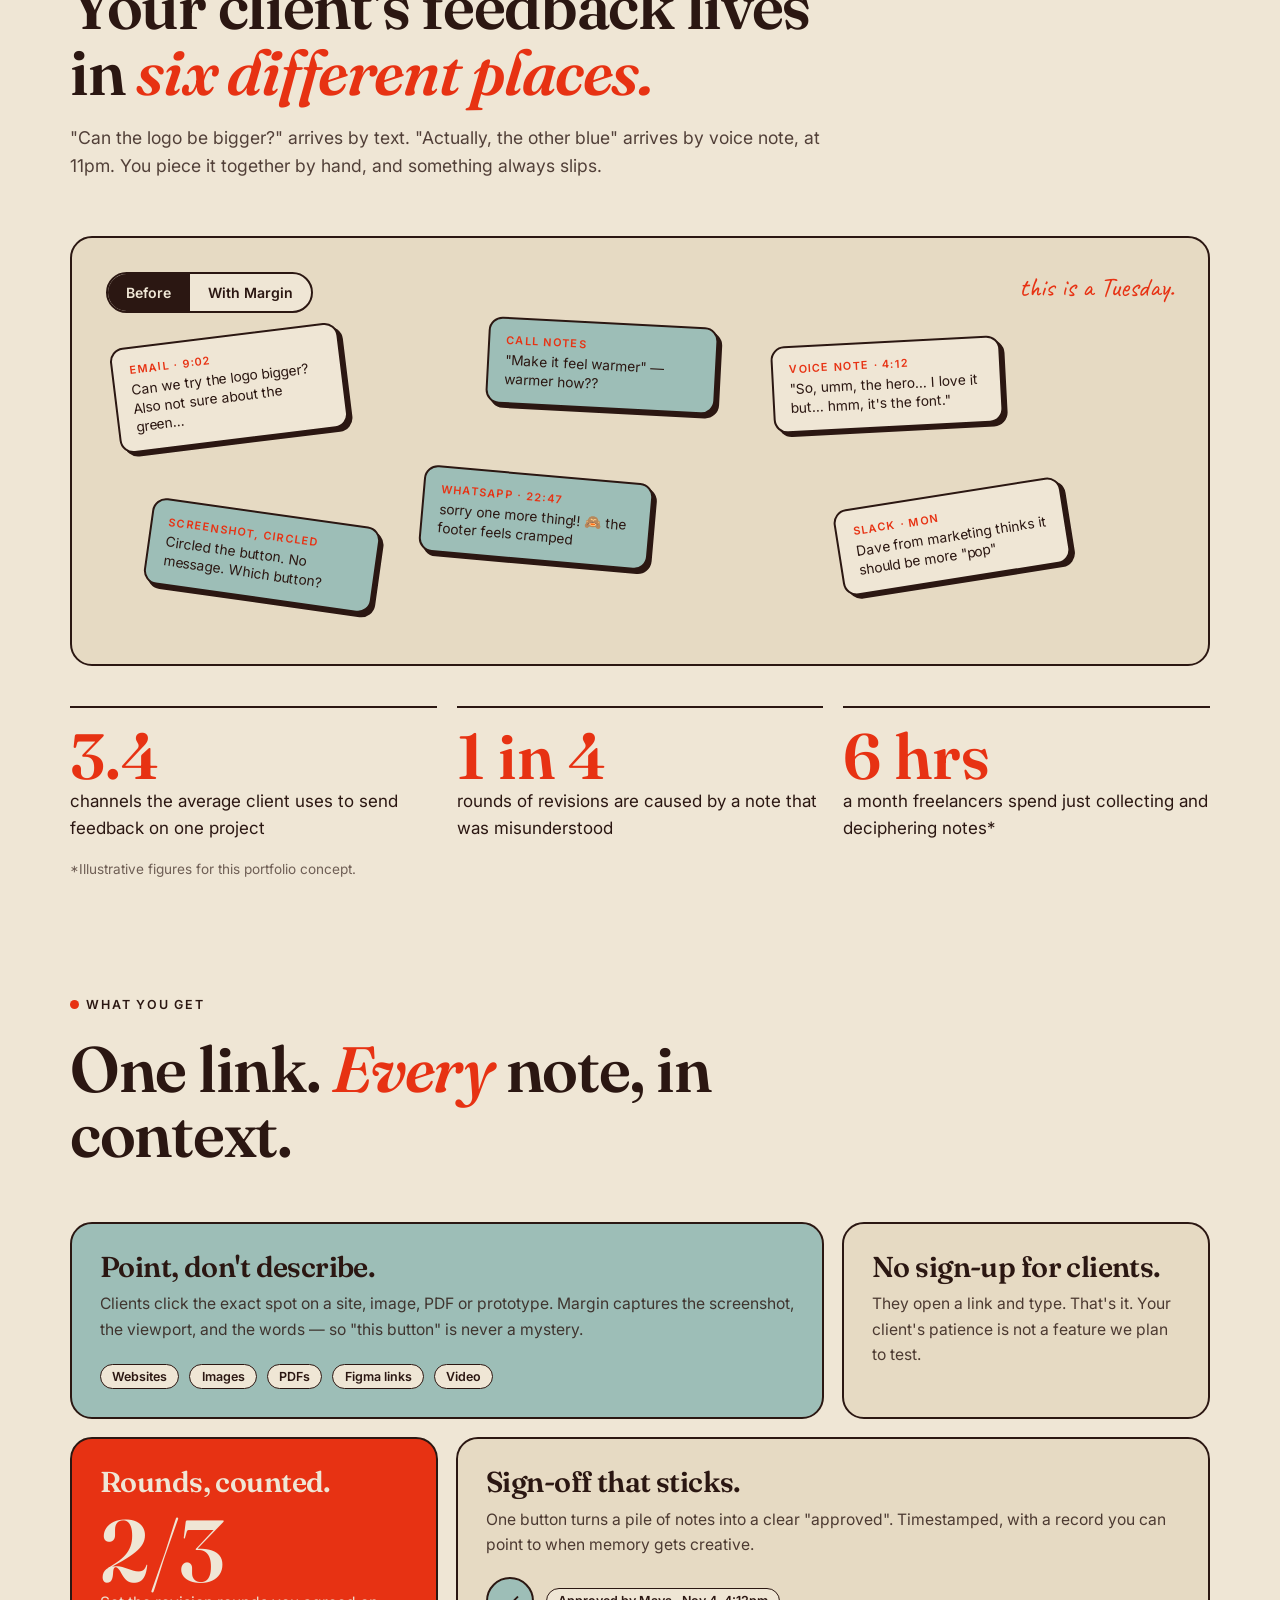
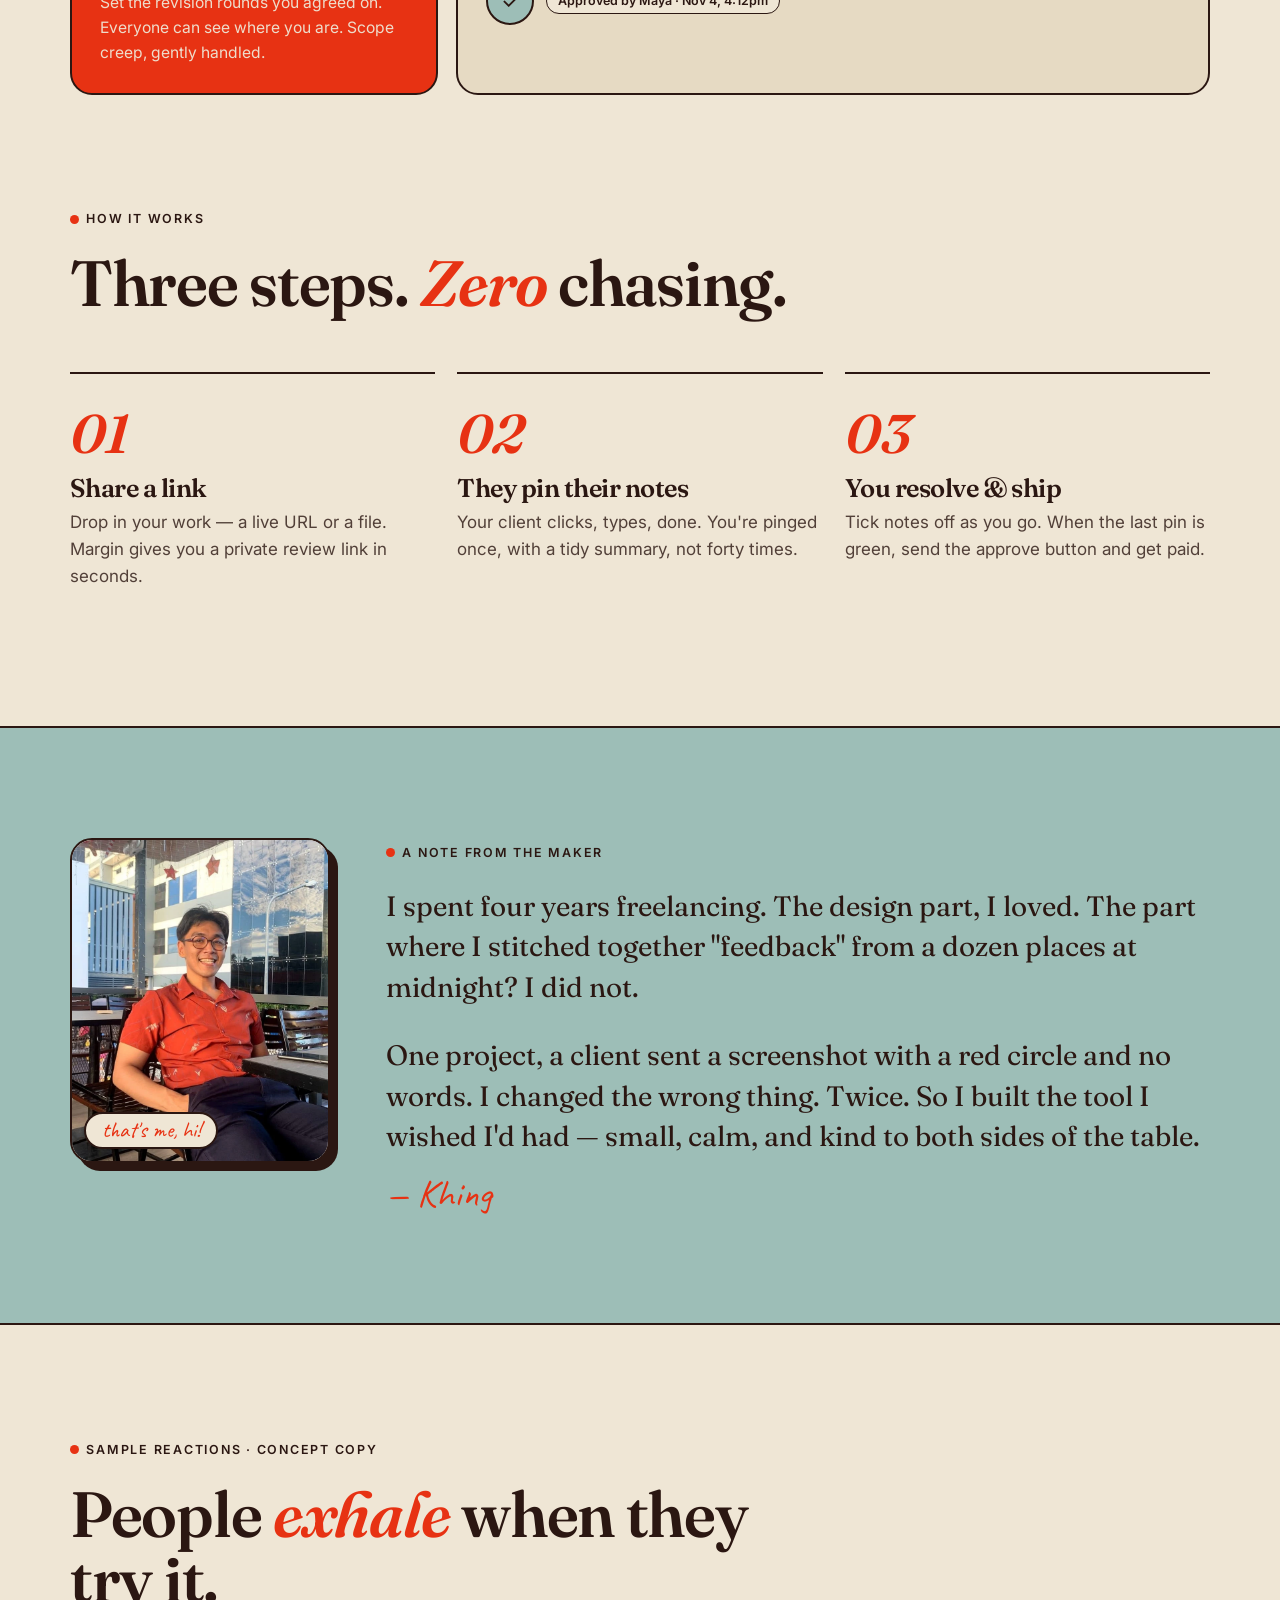
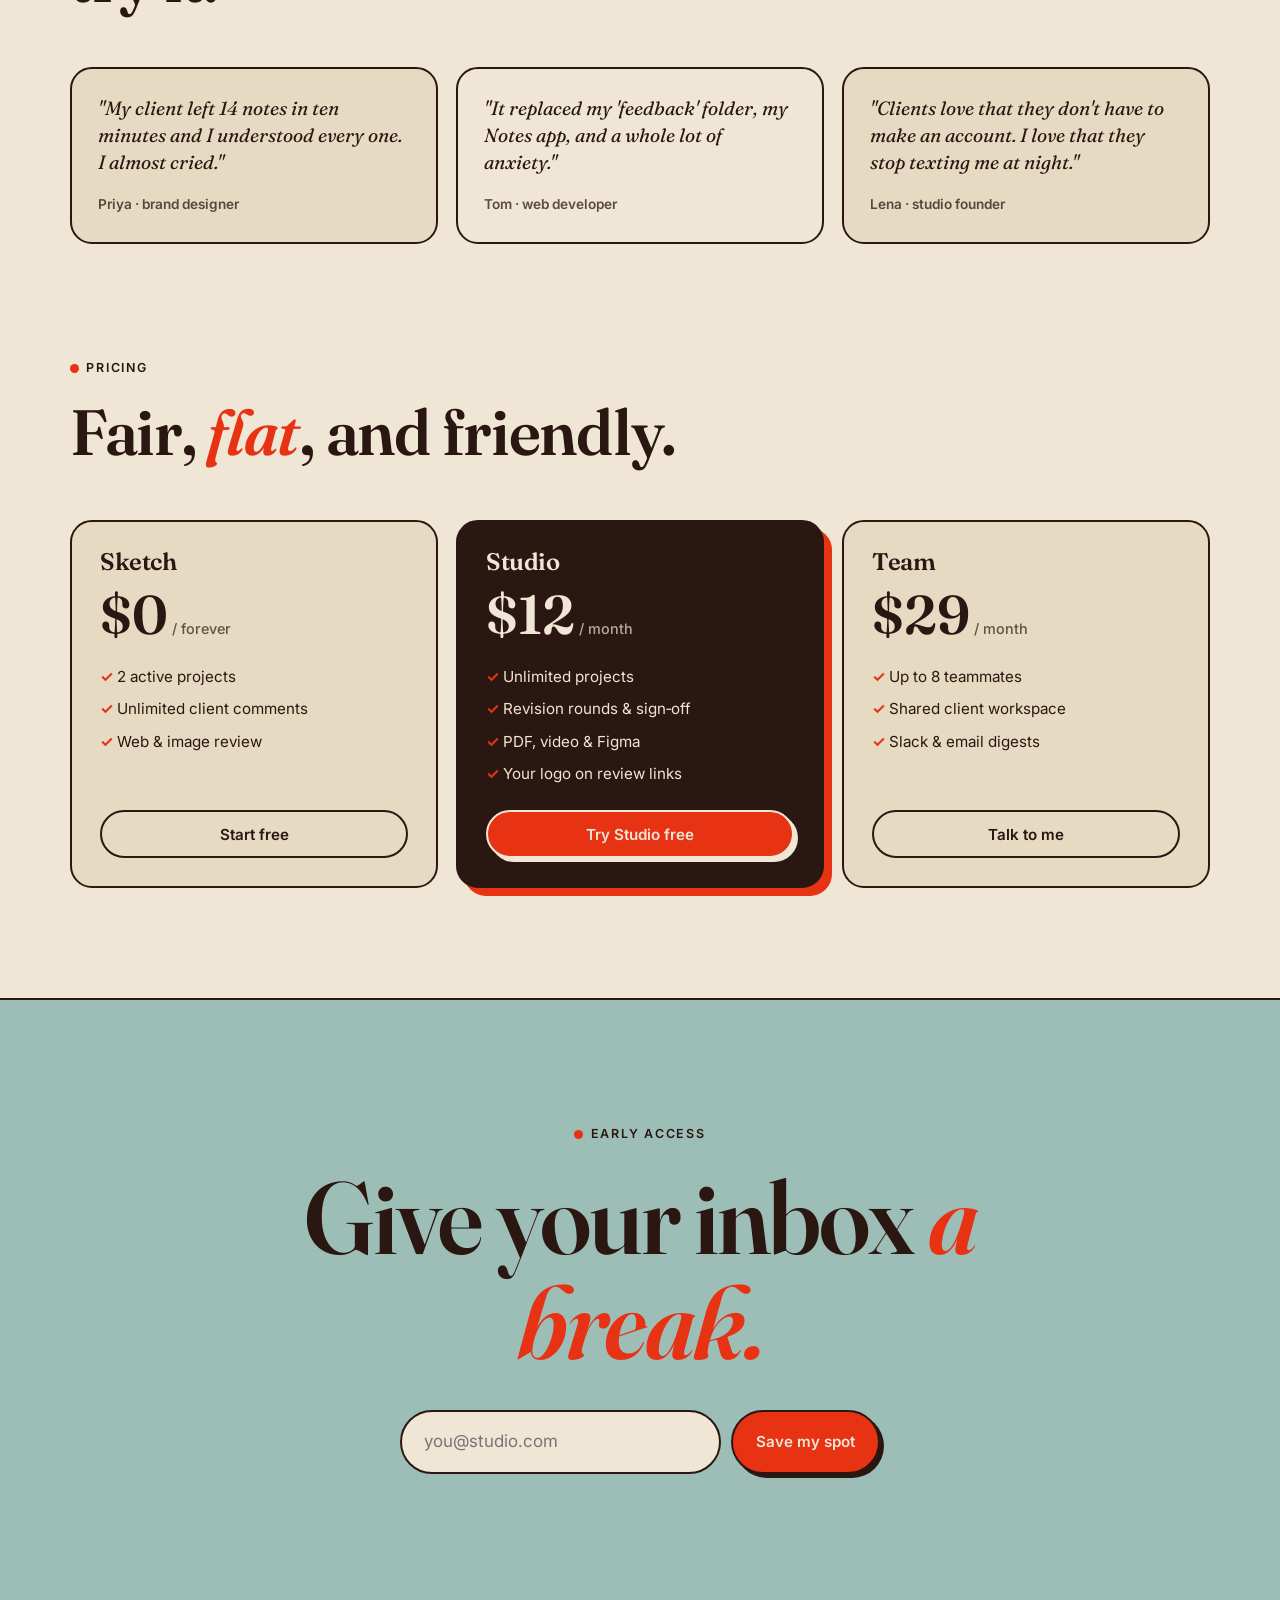
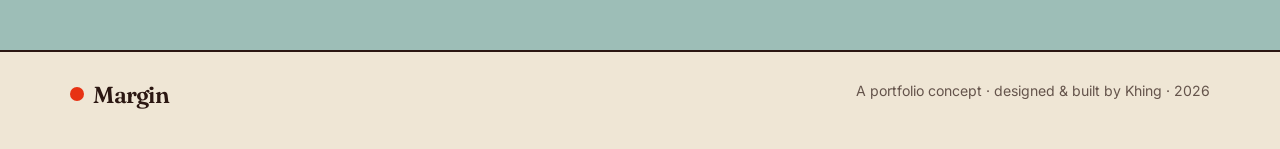
==== commit 2fc032c7: "Add meta tags, 404, waitlist hook, label sample copy Co-Authored-By: Claude Sonnet 5.5 <noreply@anth" ====
--- a/index.html
+++ b/index.html
@@ -7,6 +7,10 @@
 <meta name="description" content="Margin lets clients point at your work and say what they mean. No more feedback scattered across email, WhatsApp and voice notes.">
 <link rel="icon" type="image/svg+xml" href="data:image/svg+xml,%3Csvg xmlns=%22http://www.w3.org/2000/svg%22 viewBox=%220 0 64 64%22%3E%3Crect width=%2264%22 height=%2264%22 rx=%2214%22 fill=%22%23efe6d5%22/%3E%3Cpath fill=%22%23e73213%22 d=%22M7 53V11h11l14 23 14-23h11v42H46V30L35 49h-6L18 30v23z%22/%3E%3C/svg%3E">
 <link rel="icon" href="favicon.svg" type="image/svg+xml">
+<meta name="theme-color" content="#efe6d5">
+<meta property="og:title" content="Margin — client feedback, in one place">
+<meta property="og:description" content="Clients point at your work and say what they mean. Every note, pinned to the exact spot.">
+<meta property="og:type" content="website">
 <link rel="preconnect" href="https://fonts.googleapis.com">
 <link rel="preconnect" href="https://fonts.gstatic.com" crossorigin>
 <link href="https://fonts.googleapis.com/css2?family=Fraunces:ital,opsz,wght@0,9..144,400;0,9..144,600;1,9..144,400;1,9..144,600&family=Inter:wght@400;500;600&family=Caveat:wght@600&display=swap" rel="stylesheet">
@@ -315,7 +319,7 @@
 </div></section>
 
 <section><div class="wrap">
-  <div class="head rev"><span class="eyebrow">Early reactions</span><h2>People <em>exhale</em> when they try it.</h2></div>
+  <div class="head rev"><span class="eyebrow">Sample reactions · concept copy</span><h2>People <em>exhale</em> when they try it.</h2></div>
   <div class="quotes">
     <figure class="q rev"><p>"My client left 14 notes in ten minutes and I understood every one. I almost cried."</p><footer>Priya · brand designer</footer></figure>
     <figure class="q rev"><p>"It replaced my 'feedback' folder, my Notes app, and a whole lot of anxiety."</p><footer>Tom · web developer</footer></figure>
@@ -384,8 +388,16 @@
 cb.onclick=submit;ci.addEventListener('keydown',e=>{if(e.key==='Enter')submit()});
 
 // signup
-document.getElementById('form').addEventListener('submit',e=>{
-  e.preventDefault();document.getElementById('thanks').textContent="you're on the list — thank you! ♥";e.target.reset();
+// Waitlist: paste a Formspree (or similar) endpoint here to collect real signups,
+// e.g. 'https://formspree.io/f/xxxxxxx'. Left empty, the form says signups aren't open yet.
+const WAITLIST_ENDPOINT='';
+document.getElementById('form').addEventListener('submit',async e=>{
+  e.preventDefault();const t=document.getElementById('thanks'),f=e.target;
+  if(!WAITLIST_ENDPOINT){t.textContent="signups open soon — this is a concept preview!";return}
+  try{
+    const r=await fetch(WAITLIST_ENDPOINT,{method:'POST',headers:{'Content-Type':'application/json',Accept:'application/json'},body:JSON.stringify({email:f.querySelector('input').value})});
+    if(!r.ok)throw 0;t.textContent="you're on the list — thank you! ♥";f.reset();
+  }catch{t.textContent="hmm, that didn't send. please try again."}
 });
 </script>
 </body>
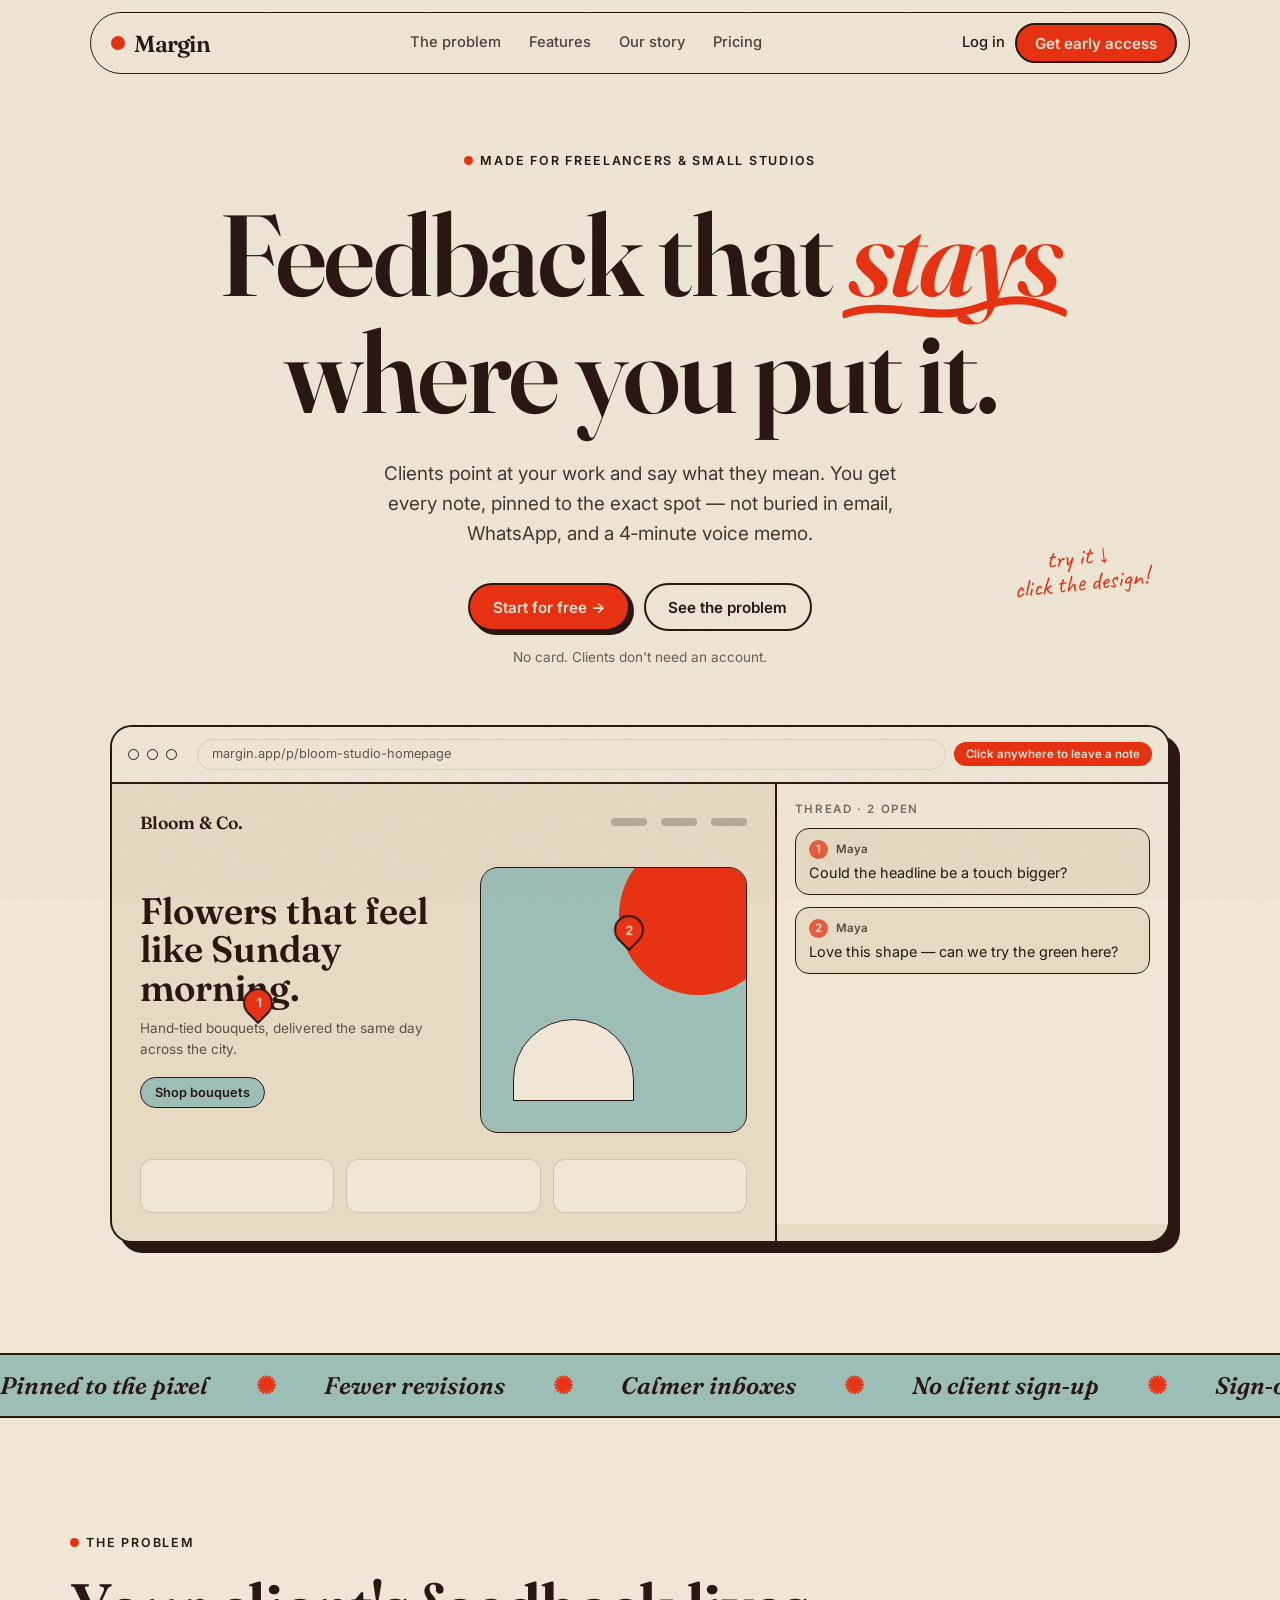
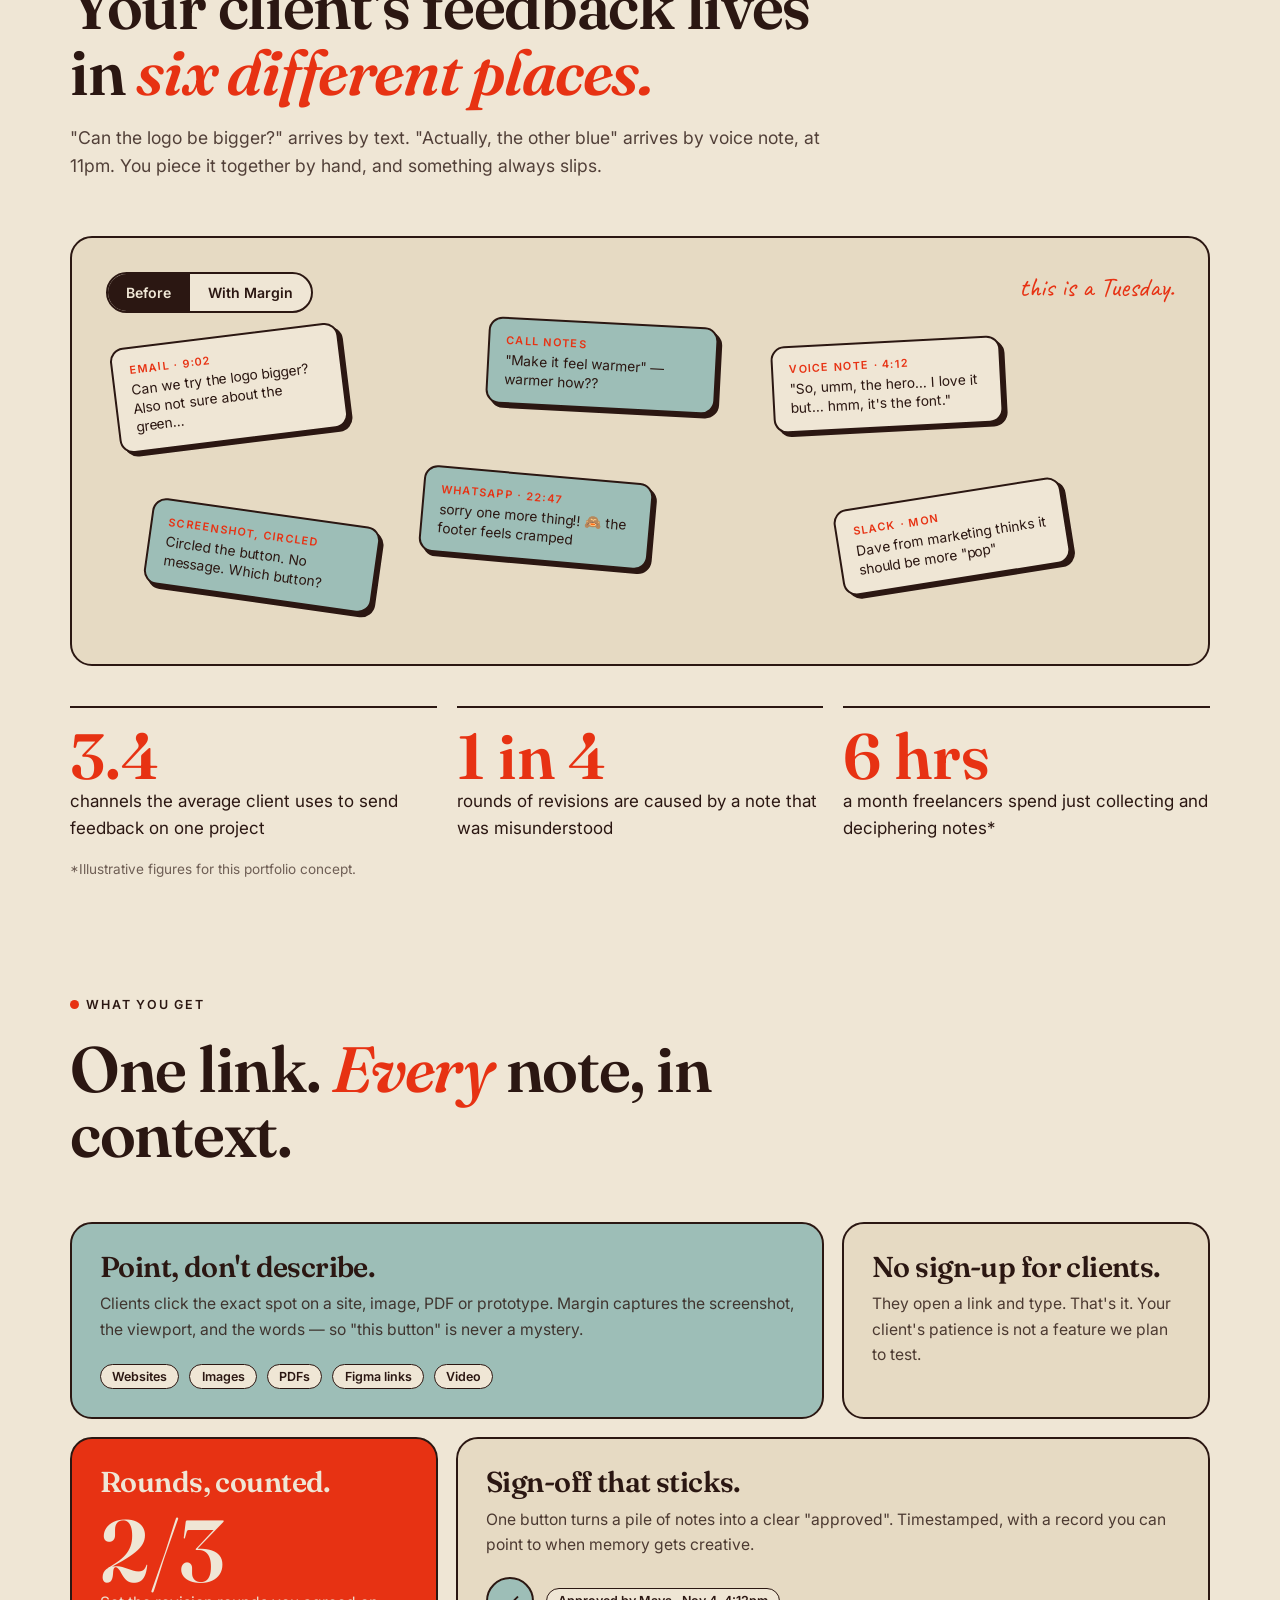
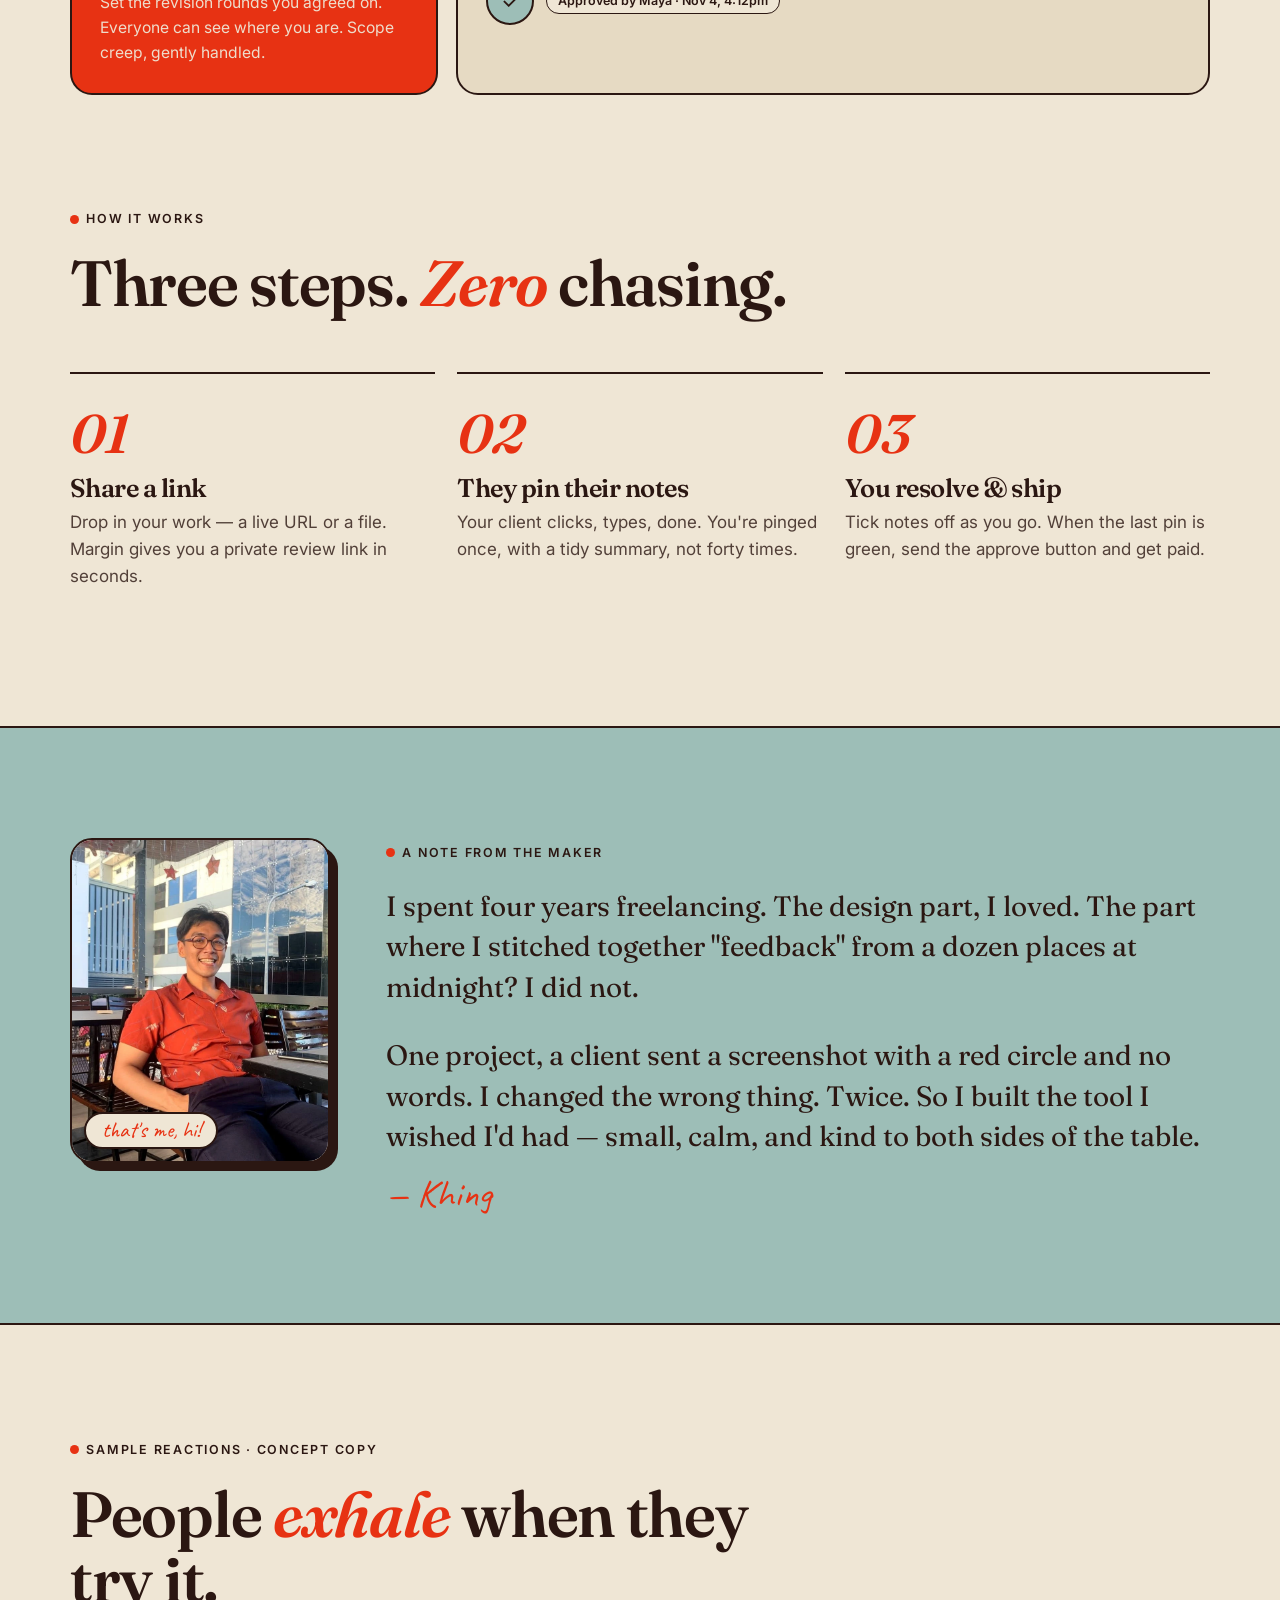
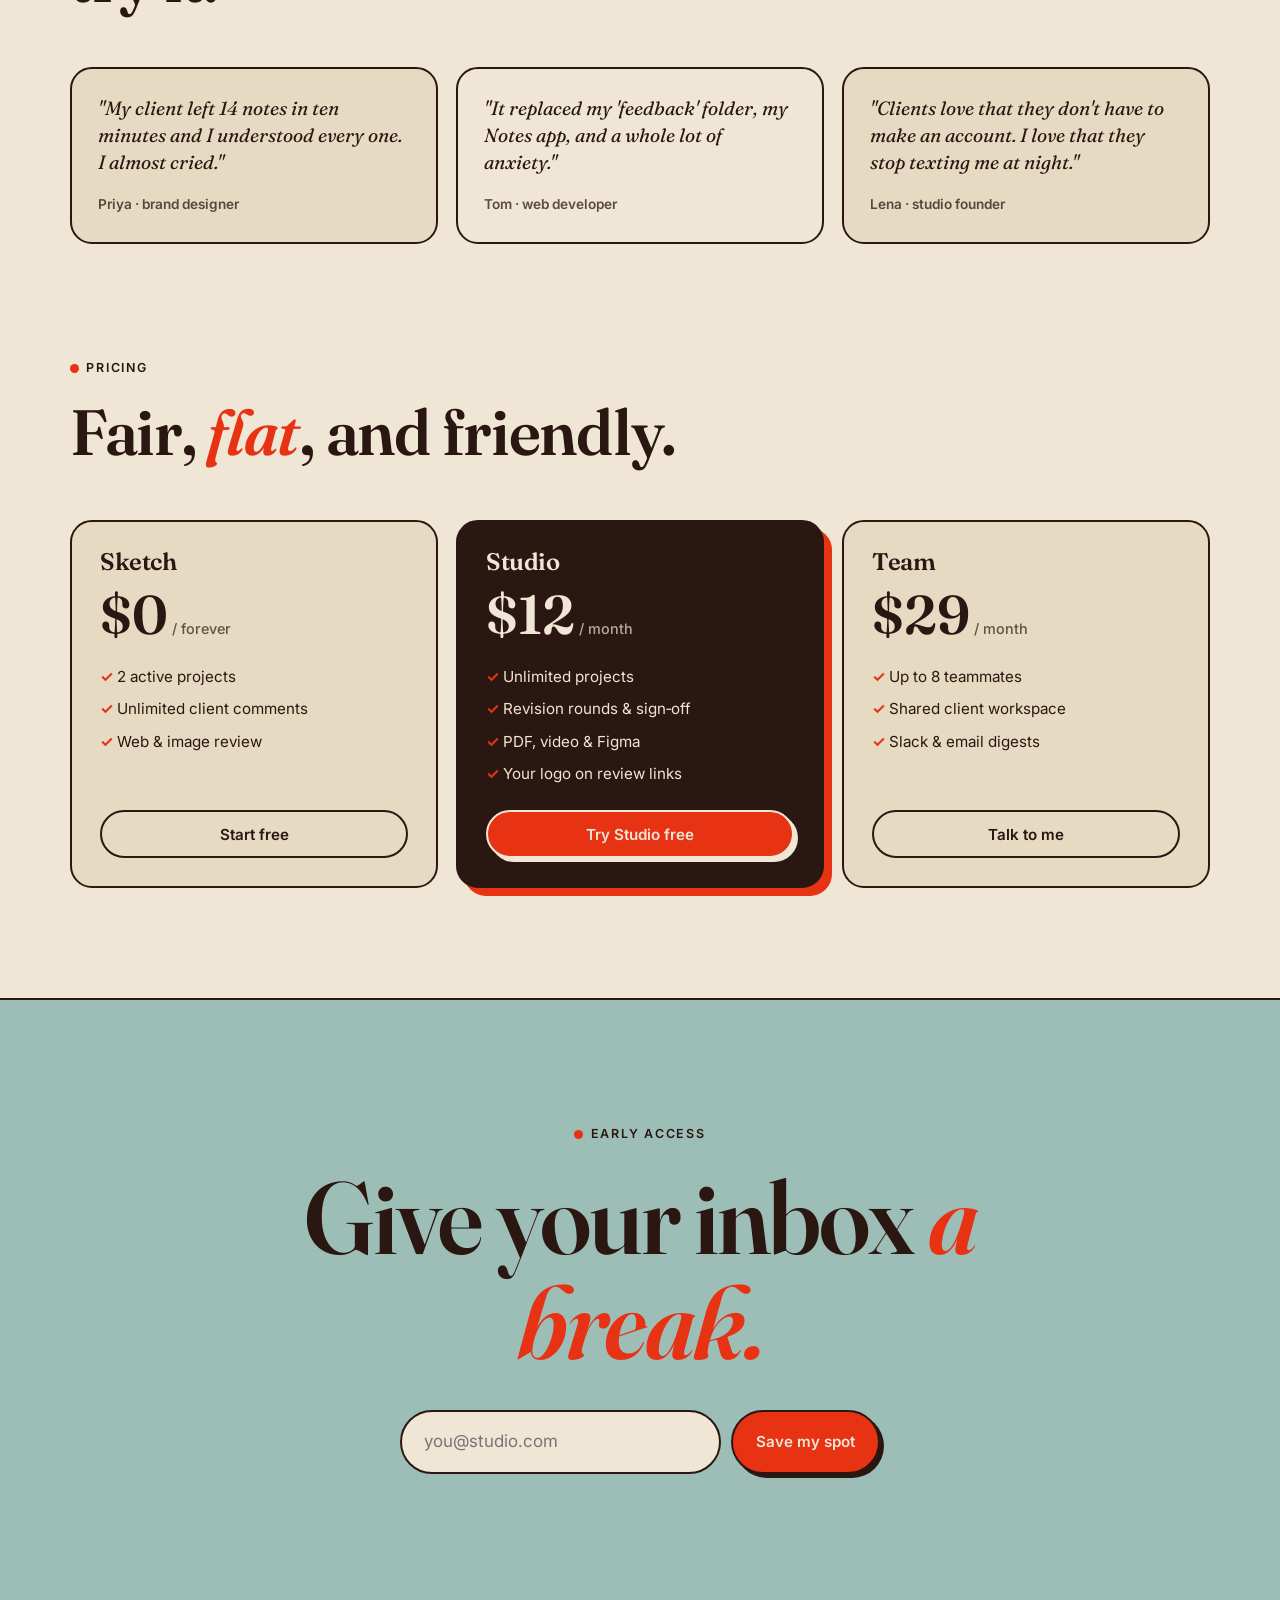
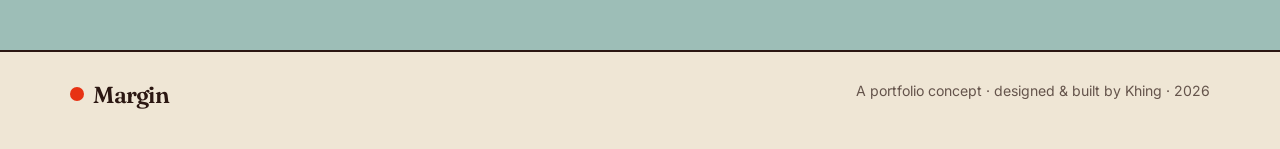
==== commit 04b96149: "Add MVP: freelancer dashboard, client review page, Supabase schema Co-Authored-By: Claude Sonnet 5.5" ====
--- a/index.html
+++ b/index.html
@@ -218,7 +218,7 @@
 <nav><div class="nav-in">
   <a class="logo" href="#top"><i></i>Margin</a>
   <div class="links"><a href="#problem">The problem</a><a href="#features">Features</a><a href="#story">Our story</a><a href="#pricing">Pricing</a></div>
-  <a class="btn primary" href="#join" style="box-shadow:none">Get early access</a>
+  <span style="display:flex;gap:10px;align-items:center"><a class="links" href="app.html" style="text-decoration:none;font-size:.92rem;font-weight:500">Log in</a><a class="btn primary" href="#join" style="box-shadow:none">Get early access</a></span>
 </div></nav>
 
 <header class="hero wrap" id="top">
